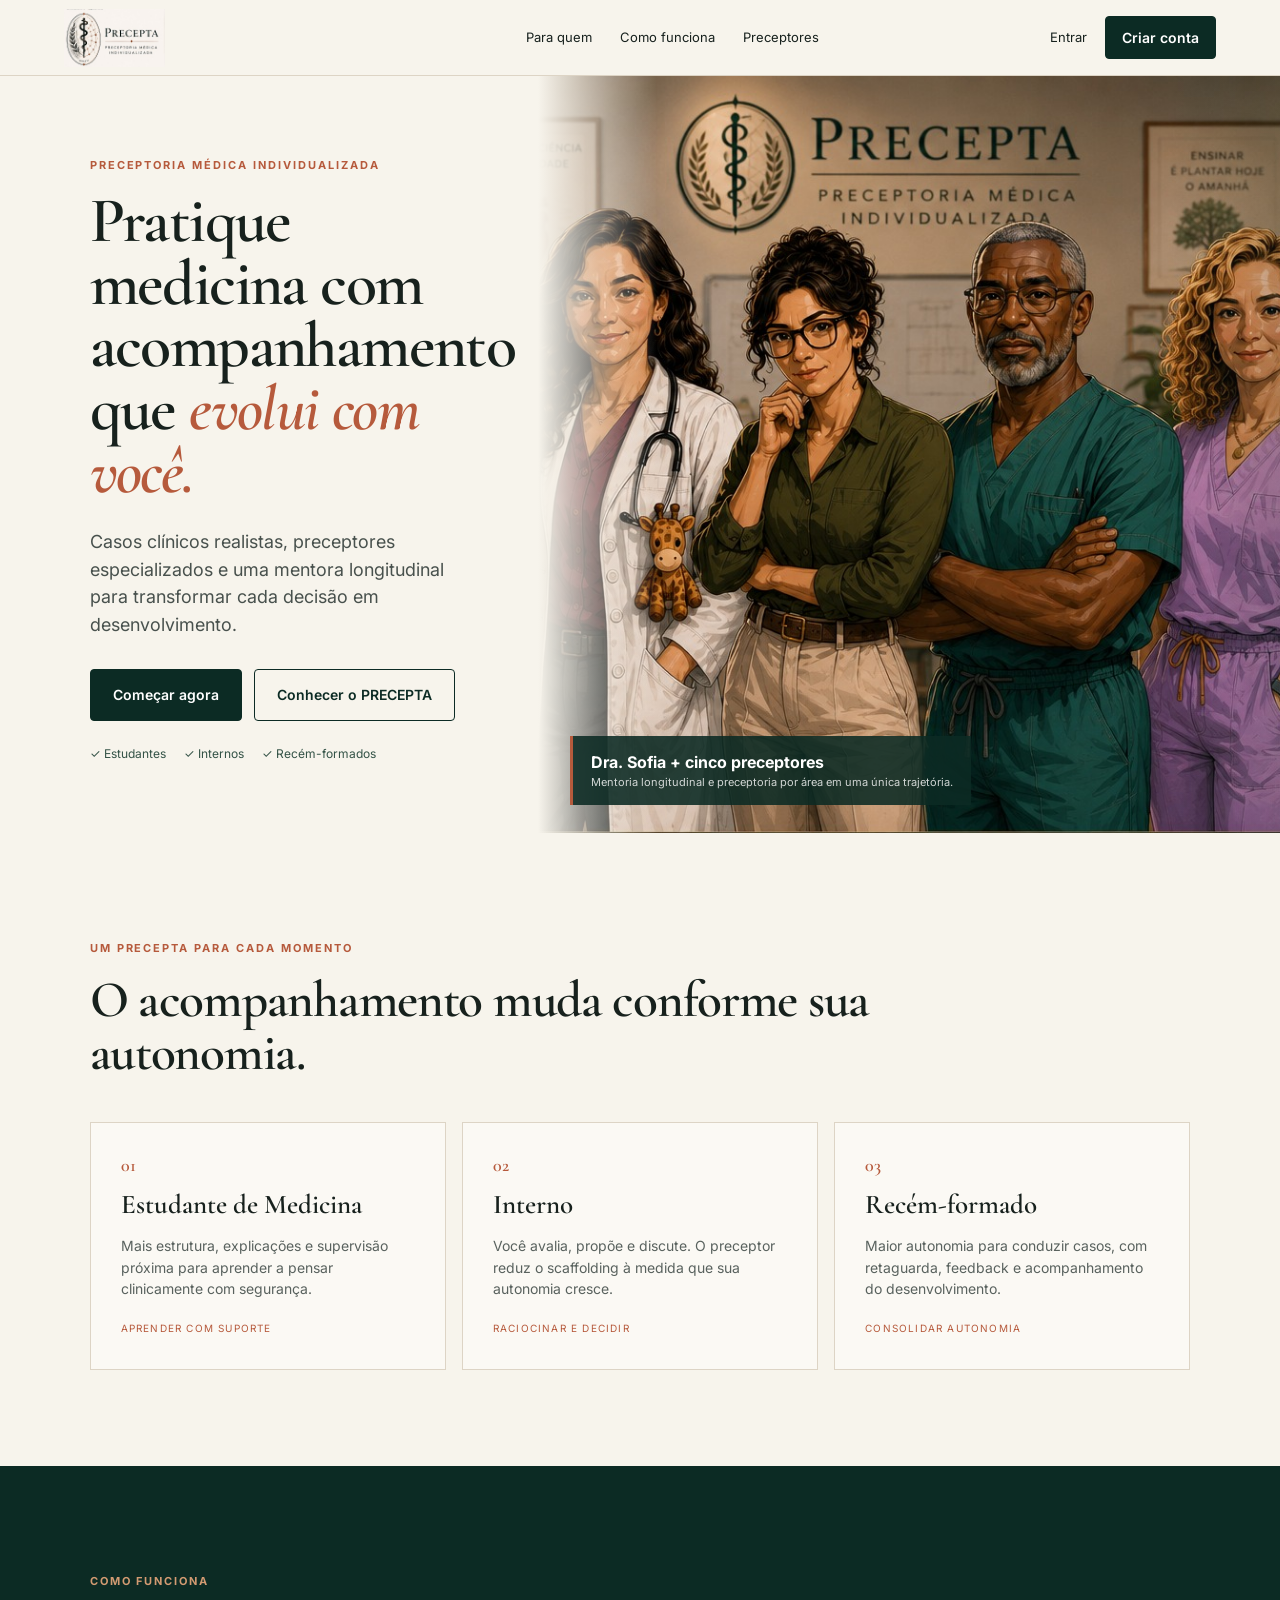
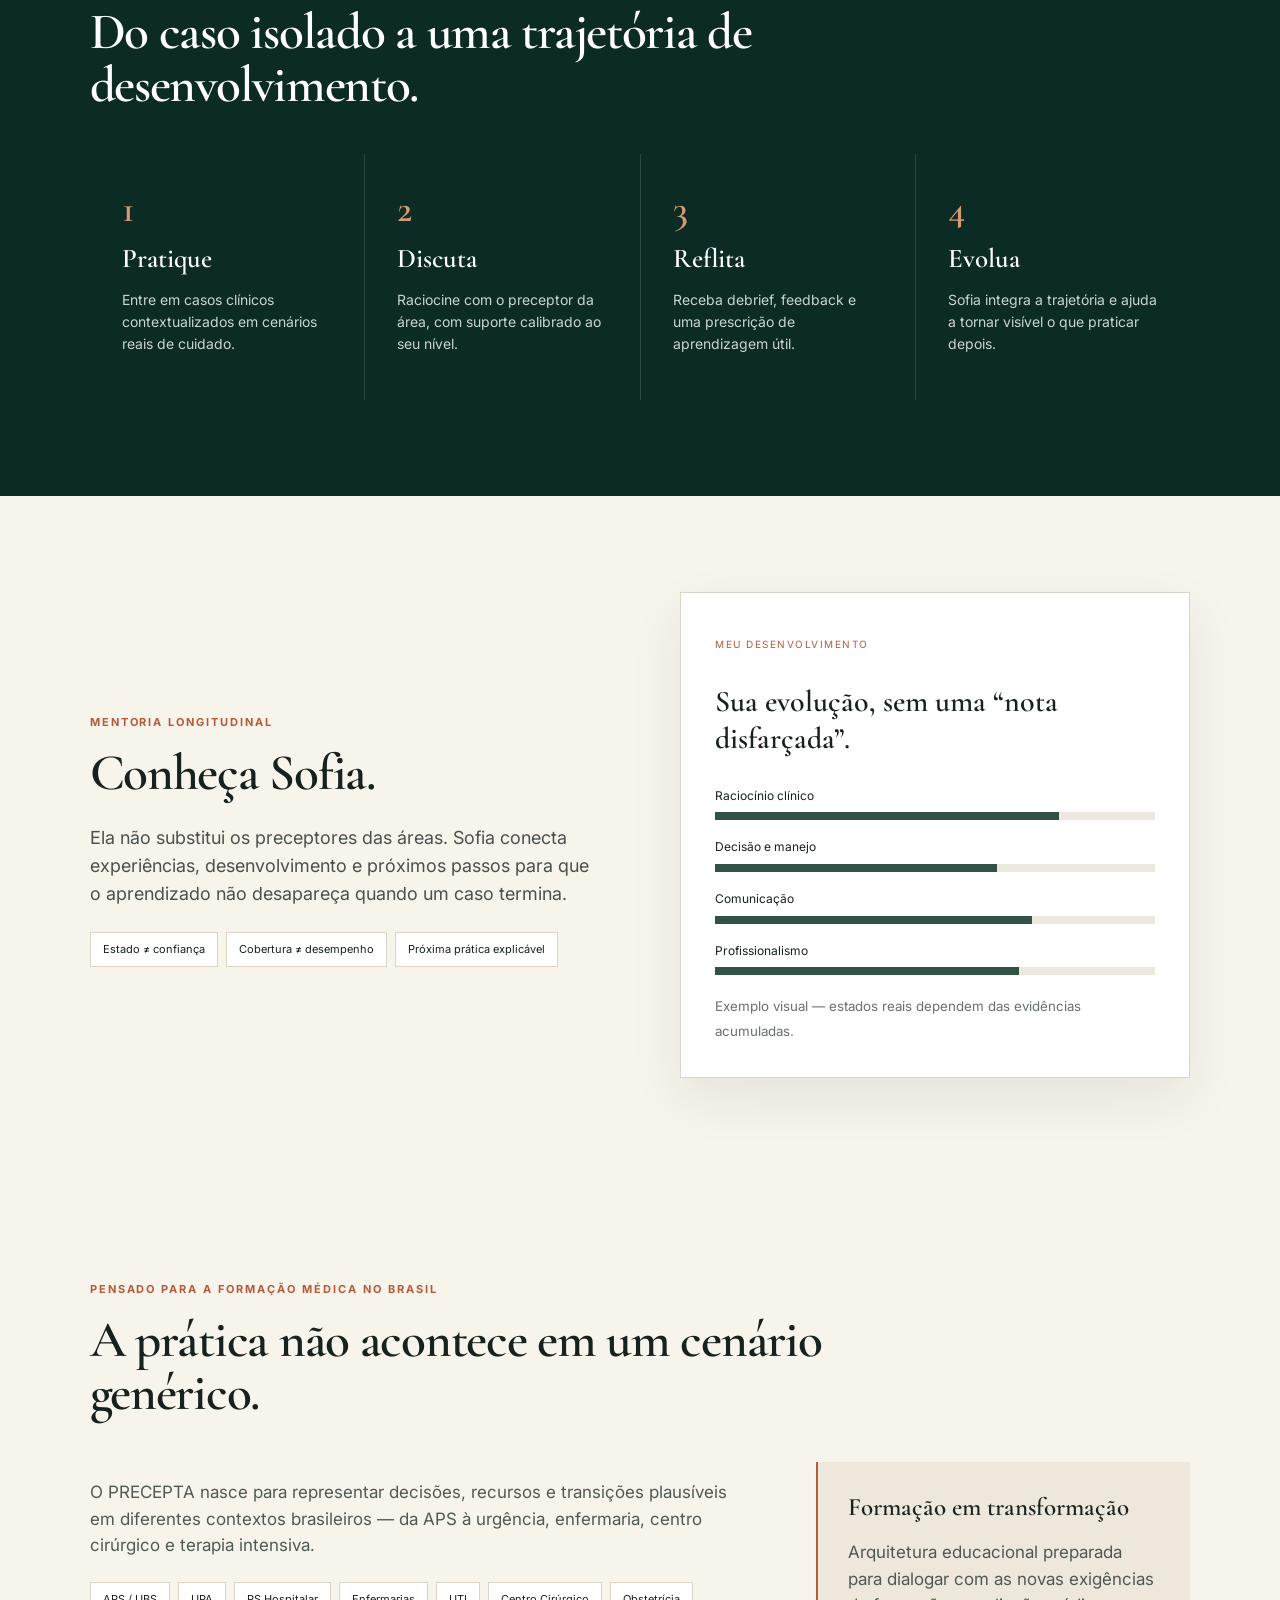
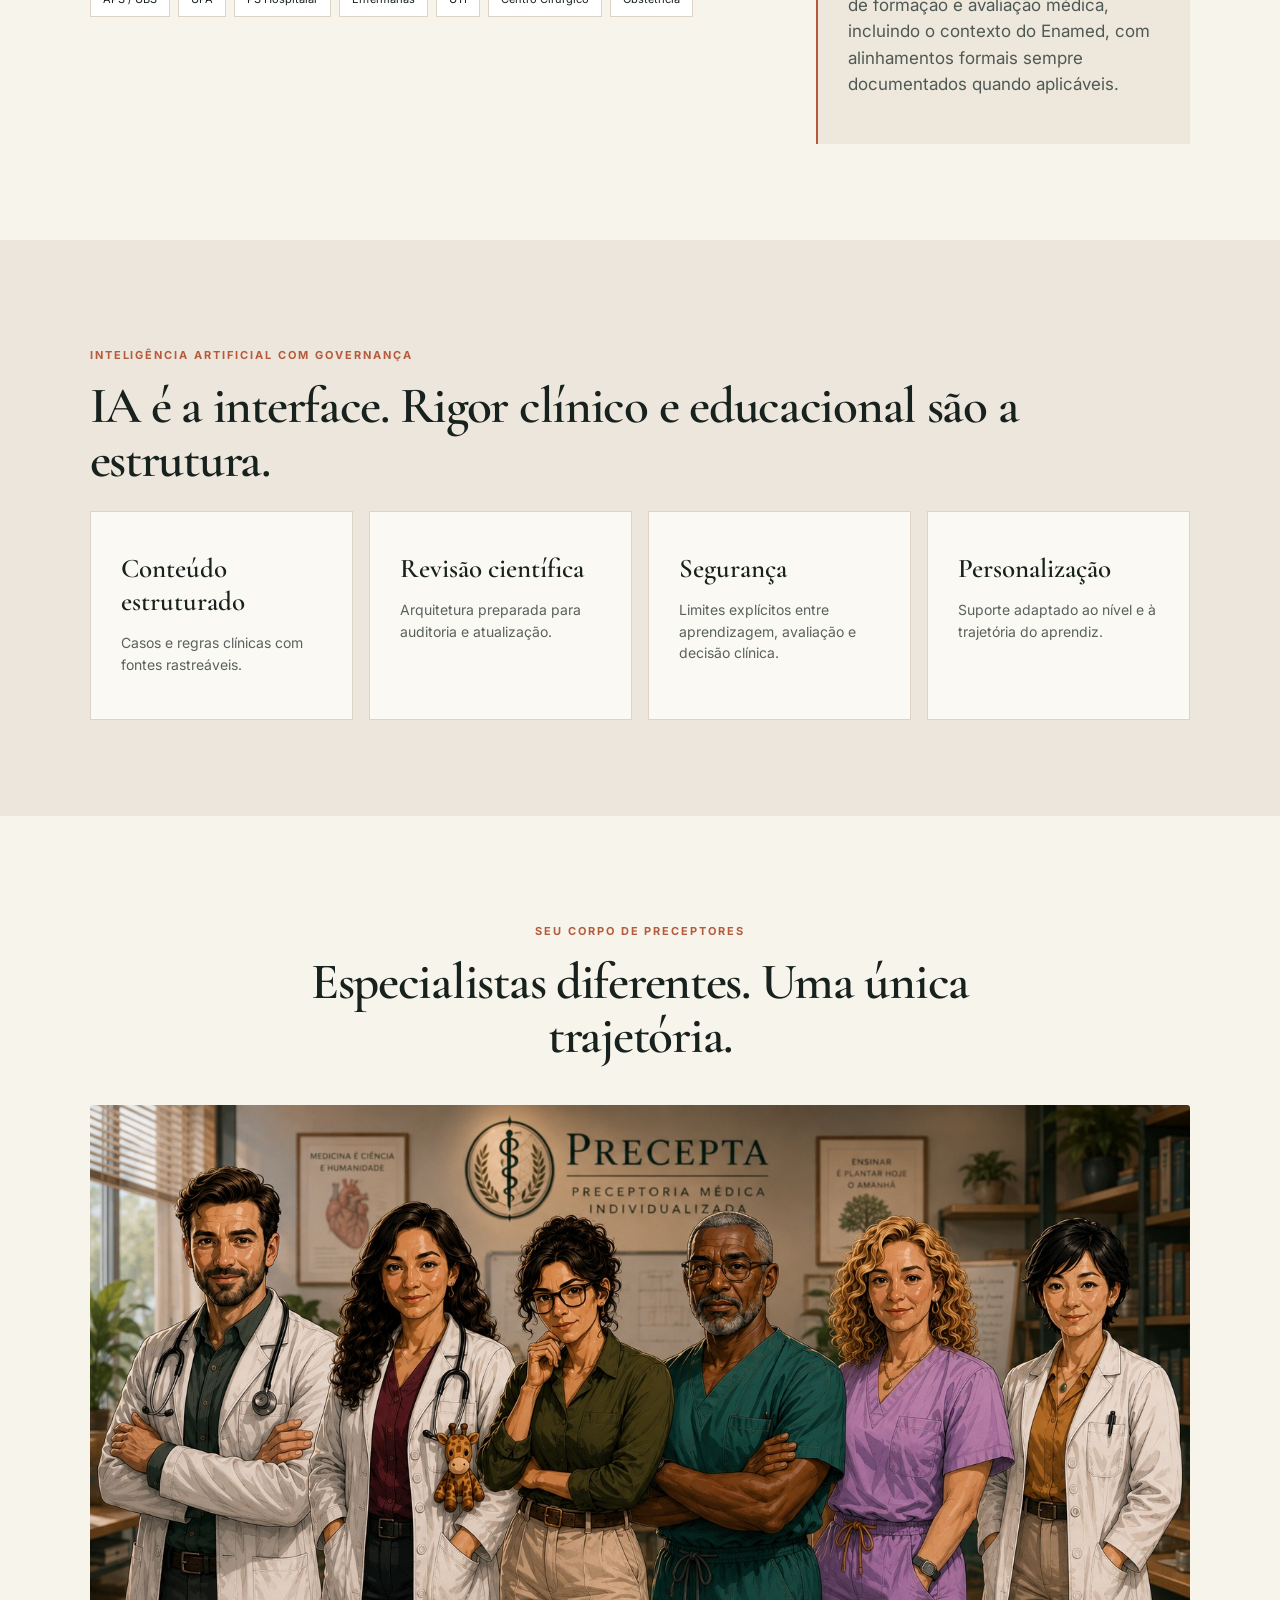
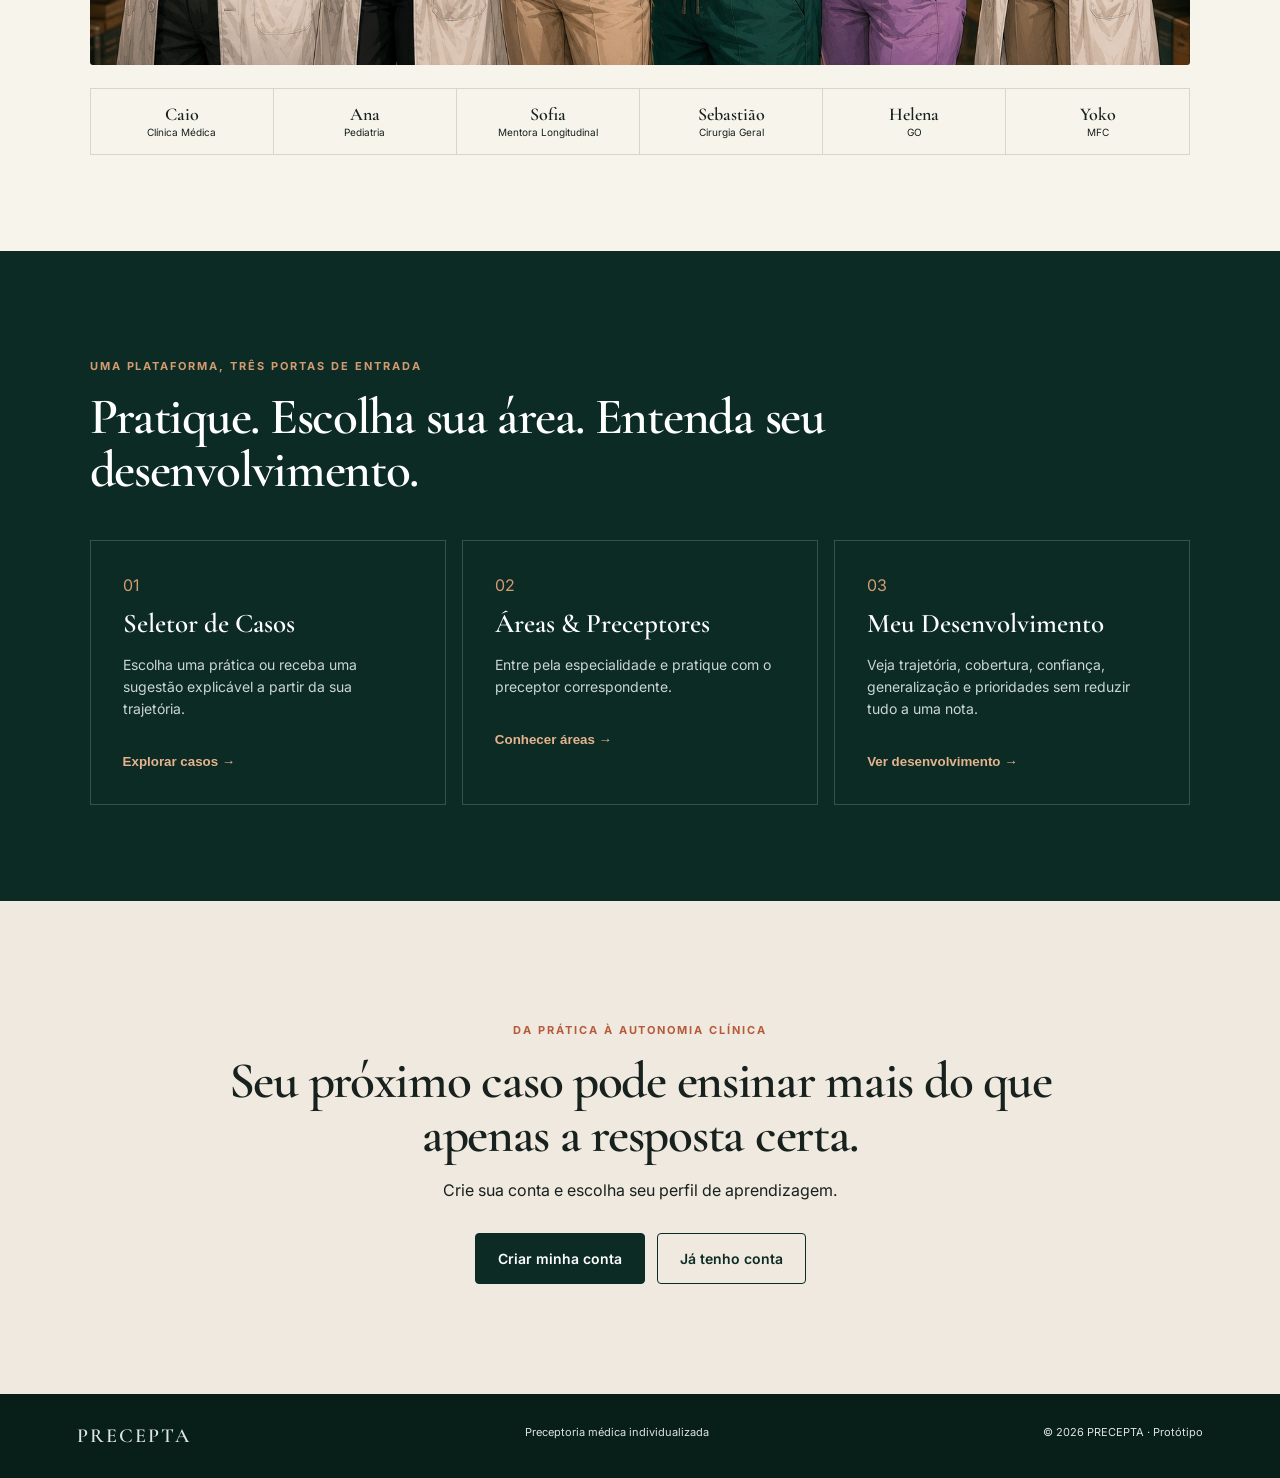
==== index.html @ 5922b3f0 "Add files via upload" ====
<!doctype html>
<html lang="pt-BR">
<head>
  <meta charset="utf-8" />
  <meta name="viewport" content="width=device-width,initial-scale=1" />
  <meta name="description" content="PRECEPTA — preceptoria médica individualizada para estudantes, internos e médicos recém-formados." />
  <title>PRECEPTA — Preceptoria médica individualizada</title>
  <link rel="preconnect" href="https://fonts.googleapis.com">
  <link rel="preconnect" href="https://fonts.gstatic.com" crossorigin>
  <link href="https://fonts.googleapis.com/css2?family=Cormorant+Garamond:wght@500;600;700&family=Inter:wght@400;500;600;700&display=swap" rel="stylesheet">
  <link rel="stylesheet" href="styles.css" />
</head>
<body>
<header class="nav">
  <a class="brand brand-image" href="#top" aria-label="PRECEPTA — Preceptoria médica individualizada">
    <img src="assets/precepta-logo-primary-canonical.png" alt="PRECEPTA — Preceptoria médica individualizada" />
  </a>
  <nav aria-label="Navegação principal">
    <a href="#para-quem">Para quem</a><a href="#como-funciona">Como funciona</a><a href="#preceptores">Preceptores</a>
  </nav>
  <div class="nav-actions"><a class="text-link" href="#login">Entrar</a><a class="btn small" href="#cadastro">Criar conta</a></div>
</header>

<main id="top">
<section class="hero">
  <div class="hero-copy">
    <p class="eyebrow">PRECEPTORIA MÉDICA INDIVIDUALIZADA</p>
    <h1>Pratique medicina com acompanhamento que <em>evolui com você.</em></h1>
    <p class="lead">Casos clínicos realistas, preceptores especializados e uma mentora longitudinal para transformar cada decisão em desenvolvimento.</p>
    <div class="cta-row"><a class="btn" href="#cadastro">Começar agora</a><a class="btn ghost" href="#produto">Conhecer o PRECEPTA</a></div>
    <div class="trust-row"><span>✓ Estudantes</span><span>✓ Internos</span><span>✓ Recém-formados</span></div>
  </div>
  <div class="hero-art">
    <img src="assets/precepta-team-canonical.jpg" alt="Dra. Sofia e os cinco preceptores do PRECEPTA" />
    <div class="hero-caption"><strong>Dra. Sofia + cinco preceptores</strong><span>Mentoria longitudinal e preceptoria por área em uma única trajetória.</span></div>
  </div>
</section>

<section class="audience section" id="para-quem">
  <div class="section-head"><p class="eyebrow">UM PRECEPTA PARA CADA MOMENTO</p><h2>O acompanhamento muda conforme sua autonomia.</h2></div>
  <div class="cards three">
    <article><span class="number">01</span><h3>Estudante de Medicina</h3><p>Mais estrutura, explicações e supervisão próxima para aprender a pensar clinicamente com segurança.</p><span class="tag">APRENDER COM SUPORTE</span></article>
    <article><span class="number">02</span><h3>Interno</h3><p>Você avalia, propõe e discute. O preceptor reduz o scaffolding à medida que sua autonomia cresce.</p><span class="tag">RACIOCINAR E DECIDIR</span></article>
    <article><span class="number">03</span><h3>Recém-formado</h3><p>Maior autonomia para conduzir casos, com retaguarda, feedback e acompanhamento do desenvolvimento.</p><span class="tag">CONSOLIDAR AUTONOMIA</span></article>
  </div>
</section>

<section class="how section dark" id="como-funciona">
  <div class="section-head light"><p class="eyebrow">COMO FUNCIONA</p><h2>Do caso isolado a uma trajetória de desenvolvimento.</h2></div>
  <div class="steps">
    <article><b>1</b><h3>Pratique</h3><p>Entre em casos clínicos contextualizados em cenários reais de cuidado.</p></article>
    <article><b>2</b><h3>Discuta</h3><p>Raciocine com o preceptor da área, com suporte calibrado ao seu nível.</p></article>
    <article><b>3</b><h3>Reflita</h3><p>Receba debrief, feedback e uma prescrição de aprendizagem útil.</p></article>
    <article><b>4</b><h3>Evolua</h3><p>Sofia integra a trajetória e ajuda a tornar visível o que praticar depois.</p></article>
  </div>
</section>

<section class="mentor section">
  <div class="mentor-copy"><p class="eyebrow">MENTORIA LONGITUDINAL</p><h2>Conheça Sofia.</h2><p class="lead">Ela não substitui os preceptores das áreas. Sofia conecta experiências, desenvolvimento e próximos passos para que o aprendizado não desapareça quando um caso termina.</p><div class="mini-points"><span>Estado ≠ confiança</span><span>Cobertura ≠ desempenho</span><span>Próxima prática explicável</span></div></div>
  <div class="development-card">
    <p class="card-label">MEU DESENVOLVIMENTO</p><h3>Sua evolução, sem uma “nota disfarçada”.</h3>
    <div class="domain"><span>Raciocínio clínico</span><i style="--w:78%"></i></div>
    <div class="domain"><span>Decisão e manejo</span><i style="--w:64%"></i></div>
    <div class="domain"><span>Comunicação</span><i style="--w:72%"></i></div>
    <div class="domain"><span>Profissionalismo</span><i style="--w:69%"></i></div>
    <small>Exemplo visual — estados reais dependem das evidências acumuladas.</small>
  </div>
</section>

<section class="brazil section">
  <div class="section-head"><p class="eyebrow">PENSADO PARA A FORMAÇÃO MÉDICA NO BRASIL</p><h2>A prática não acontece em um cenário genérico.</h2></div>
  <div class="split">
    <div><p>O PRECEPTA nasce para representar decisões, recursos e transições plausíveis em diferentes contextos brasileiros — da APS à urgência, enfermaria, centro cirúrgico e terapia intensiva.</p><div class="chips"><span>APS / UBS</span><span>UPA</span><span>PS Hospitalar</span><span>Enfermarias</span><span>UTI</span><span>Centro Cirúrgico</span><span>Obstetrícia</span></div></div>
    <aside><strong>Formação em transformação</strong><p>Arquitetura educacional preparada para dialogar com as novas exigências de formação e avaliação médica, incluindo o contexto do Enamed, com alinhamentos formais sempre documentados quando aplicáveis.</p></aside>
  </div>
</section>

<section class="evidence section">
  <div><p class="eyebrow">INTELIGÊNCIA ARTIFICIAL COM GOVERNANÇA</p><h2>IA é a interface. Rigor clínico e educacional são a estrutura.</h2></div>
  <div class="cards four">
    <article><h3>Conteúdo estruturado</h3><p>Casos e regras clínicas com fontes rastreáveis.</p></article>
    <article><h3>Revisão científica</h3><p>Arquitetura preparada para auditoria e atualização.</p></article>
    <article><h3>Segurança</h3><p>Limites explícitos entre aprendizagem, avaliação e decisão clínica.</p></article>
    <article><h3>Personalização</h3><p>Suporte adaptado ao nível e à trajetória do aprendiz.</p></article>
  </div>
</section>

<section class="faculty section" id="preceptores">
  <div class="section-head"><p class="eyebrow">SEU CORPO DE PRECEPTORES</p><h2>Especialistas diferentes. Uma única trajetória.</h2></div>
  <img src="assets/precepta-team-canonical.jpg" alt="Equipe de preceptores PRECEPTA" loading="lazy"/>
  <div class="faculty-names"><span><b>Caio</b>Clínica Médica</span><span><b>Ana</b>Pediatria</span><span><b>Sofia</b>Mentora Longitudinal</span><span><b>Sebastião</b>Cirurgia Geral</span><span><b>Helena</b>GO</span><span><b>Yoko</b>MFC</span></div>
</section>

<section class="product section dark" id="produto">
  <div class="section-head light"><p class="eyebrow">UMA PLATAFORMA, TRÊS PORTAS DE ENTRADA</p><h2>Pratique. Escolha sua área. Entenda seu desenvolvimento.</h2></div>
  <div class="product-grid">
    <article><span>01</span><h3>Seletor de Casos</h3><p>Escolha uma prática ou receba uma sugestão explicável a partir da sua trajetória.</p><button>Explorar casos →</button></article>
    <article><span>02</span><h3>Áreas & Preceptores</h3><p>Entre pela especialidade e pratique com o preceptor correspondente.</p><button>Conhecer áreas →</button></article>
    <article><span>03</span><h3>Meu Desenvolvimento</h3><p>Veja trajetória, cobertura, confiança, generalização e prioridades sem reduzir tudo a uma nota.</p><button>Ver desenvolvimento →</button></article>
  </div>
</section>

<section class="final-cta" id="cadastro">
  <p class="eyebrow">DA PRÁTICA À AUTONOMIA CLÍNICA</p><h2>Seu próximo caso pode ensinar mais do que apenas a resposta certa.</h2>
  <p>Crie sua conta e escolha seu perfil de aprendizagem.</p><div class="cta-row centered"><a class="btn" href="#">Criar minha conta</a><a class="btn ghost" id="login" href="#">Já tenho conta</a></div>
</section>
</main>

<footer><strong>PRECEPTA</strong><span>Preceptoria médica individualizada</span><span>© 2026 PRECEPTA · Protótipo</span></footer>
</body>
</html>
---- styles.css ----
:root{--green:#0C2B24;--sage:#335246;--terra:#B65A3C;--sand:#DCC9AE;--ivory:#F7F4EC;--ink:#17211d;--muted:#68716d;--line:#ddd4c5;--serif:"Cormorant Garamond",Georgia,serif;--sans:Inter,Arial,sans-serif}
*{box-sizing:border-box}html{scroll-behavior:smooth}body{margin:0;background:var(--ivory);color:var(--ink);font-family:var(--sans);line-height:1.55}a{text-decoration:none;color:inherit}.nav{height:76px;display:flex;align-items:center;justify-content:space-between;padding:0 clamp(20px,5vw,72px);border-bottom:1px solid var(--line);background:rgba(247,244,236,.95);position:sticky;top:0;z-index:10;backdrop-filter:blur(12px)}.brand{display:flex;gap:12px;align-items:center}.brand-mark{width:40px;height:48px;border:1px solid var(--terra);border-radius:50%;display:grid;place-items:center;font-size:27px;color:var(--green)}.brand strong{font:600 25px var(--serif);letter-spacing:.09em}.brand small{display:block;font-size:8px;letter-spacing:.18em;color:var(--terra)}nav{display:flex;gap:28px;font-size:13px}.nav-actions{display:flex;align-items:center;gap:18px}.text-link{font-size:13px}.btn{display:inline-flex;justify-content:center;align-items:center;padding:14px 22px;background:var(--green);color:white;border:1px solid var(--green);border-radius:4px;font-weight:600;font-size:14px}.btn.small{padding:10px 16px}.btn.ghost{background:transparent;color:var(--green)}.hero{min-height:680px;display:grid;grid-template-columns:42% 58%;align-items:center;overflow:hidden}.hero-copy{padding:70px 4vw 70px 7vw;position:relative;z-index:2}.eyebrow{font-size:11px;letter-spacing:.18em;color:var(--terra);font-weight:700}.hero h1,.section h2,.final-cta h2{font:600 clamp(42px,5vw,72px)/.98 var(--serif);margin:16px 0 24px;letter-spacing:-.025em}.hero h1 em{font-style:italic;color:var(--terra)}.lead{font-size:18px;color:#48514d;max-width:650px}.cta-row{display:flex;gap:12px;margin-top:30px}.trust-row{display:flex;gap:18px;margin-top:24px;font-size:12px;color:var(--sage)}.hero-art{height:100%;min-height:680px;position:relative;background:var(--green)}.hero-art img{width:100%;height:100%;object-fit:cover;object-position:center}.hero-art:after{content:"";position:absolute;inset:0;background:linear-gradient(90deg,var(--ivory) 0,transparent 16%,transparent 85%,rgba(12,43,36,.18))}.hero-caption{position:absolute;left:32px;bottom:28px;z-index:2;background:rgba(12,43,36,.88);color:white;padding:14px 18px;border-left:3px solid var(--terra)}.hero-caption span{display:block;font-size:11px;opacity:.8}.section{padding:96px clamp(20px,7vw,110px)}.section-head{max-width:780px;margin-bottom:42px}.section h2,.final-cta h2{font-size:clamp(36px,4vw,56px);line-height:1.04}.cards{display:grid;gap:16px}.cards.three{grid-template-columns:repeat(3,1fr)}.cards.four{grid-template-columns:repeat(4,1fr)}.cards article{padding:30px;border:1px solid var(--line);background:#fbf9f4}.cards h3,.steps h3,.product-grid h3{font:600 27px var(--serif);margin:10px 0}.cards p,.steps p,.product-grid p{font-size:14px;color:#59625e}.number{font:600 18px var(--serif);color:var(--terra)}.tag{font-size:10px;letter-spacing:.12em;color:var(--terra)}.dark{background:var(--green);color:white}.light h2{color:white}.dark .eyebrow{color:#d39b72}.steps{display:grid;grid-template-columns:repeat(4,1fr);gap:1px;background:rgba(255,255,255,.14)}.steps article{padding:32px;background:var(--green)}.steps b{font:600 38px var(--serif);color:#d39b72}.steps p{color:#cbd5d1}.mentor{display:grid;grid-template-columns:1fr 1fr;gap:80px;align-items:center}.mini-points{display:flex;flex-wrap:wrap;gap:8px;margin-top:24px}.mini-points span,.chips span{padding:8px 12px;border:1px solid var(--line);font-size:11px;background:#fff}.development-card{padding:34px;background:white;border:1px solid var(--line);box-shadow:0 20px 50px rgba(23,33,29,.08)}.card-label{font-size:10px;letter-spacing:.15em;color:var(--terra)}.development-card h3{font:600 30px var(--serif)}.domain{margin:18px 0}.domain span{display:block;font-size:12px;margin-bottom:7px}.domain i{display:block;width:100%;height:8px;background:#ece8df;position:relative}.domain i:after{content:"";display:block;width:var(--w);height:100%;background:var(--sage)}.development-card small{color:var(--muted)}.split{display:grid;grid-template-columns:1.4fr .8fr;gap:70px}.split p{font-size:17px;color:#4f5954}.chips{display:flex;flex-wrap:wrap;gap:8px;margin-top:24px}.split aside{padding:30px;border-left:2px solid var(--terra);background:#eee7dc}.split aside strong{font:600 25px var(--serif)}.evidence{background:#ece6dc}.faculty{text-align:center}.faculty .section-head{margin-left:auto;margin-right:auto}.faculty>img{width:100%;max-height:560px;object-fit:cover;object-position:center;border-radius:3px}.faculty-names{display:grid;grid-template-columns:repeat(6,1fr);margin-top:16px;border:1px solid var(--line)}.faculty-names span{padding:14px 8px;font-size:10px;border-right:1px solid var(--line)}.faculty-names span:last-child{border-right:0}.faculty-names b{display:block;font:600 18px var(--serif)}.product-grid{display:grid;grid-template-columns:repeat(3,1fr);gap:16px}.product-grid article{border:1px solid rgba(255,255,255,.18);padding:32px;min-height:260px}.product-grid span{color:#d39b72}.product-grid p{color:#cbd5d1}.product-grid button{margin-top:20px;background:none;border:0;color:#e5b38e;padding:0;font-weight:600}.final-cta{text-align:center;padding:110px 20px;background:#f0e9df}.final-cta h2{max-width:850px;margin:16px auto}.centered{justify-content:center}footer{padding:30px 6vw;background:#071e19;color:#dce4e0;display:flex;gap:30px;justify-content:space-between;font-size:11px}footer strong{font:600 20px var(--serif);letter-spacing:.1em}
@media(max-width:900px){.nav nav{display:none}.hero{grid-template-columns:1fr}.hero-copy{padding:54px 24px 36px}.hero-art{min-height:480px;height:480px}.hero-art:after{background:linear-gradient(180deg,var(--ivory) 0,transparent 16%)}.cards.three,.cards.four,.steps,.product-grid{grid-template-columns:1fr 1fr}.mentor,.split{grid-template-columns:1fr;gap:34px}.faculty-names{grid-template-columns:repeat(3,1fr)}}
@media(max-width:600px){.nav{height:64px;padding:0 14px}.brand strong{font-size:20px}.brand small{display:none}.brand-mark{width:32px;height:38px;font-size:21px}.nav-actions .text-link{display:none}.btn.small{padding:9px 12px}.hero{min-height:auto}.hero-copy{padding:46px 20px 30px}.hero h1{font-size:47px}.lead{font-size:16px}.cta-row{flex-direction:column}.trust-row{gap:9px;flex-wrap:wrap}.hero-art{min-height:370px;height:370px}.hero-art img{object-position:52% center}.hero-caption{left:16px;bottom:16px}.section{padding:70px 20px}.cards.three,.cards.four,.steps,.product-grid{grid-template-columns:1fr}.section h2,.final-cta h2{font-size:39px}.mentor{padding-top:70px}.split{gap:24px}.faculty{padding-left:0;padding-right:0}.faculty .section-head{padding:0 20px}.faculty>img{height:390px;object-position:52% center;border-radius:0}.faculty-names{margin:0 14px;grid-template-columns:repeat(2,1fr)}footer{flex-direction:column;gap:8px}.product-grid article{min-height:0}}


/* === PRECEPTA canonical visual assets v2 === */
.brand-image{display:flex;align-items:center;min-width:0}
.brand-image img{
  display:block;
  width:230px;
  max-width:32vw;
  height:58px;
  object-fit:contain;
  object-position:left center;
}
.hero-art img,
.faculty>img{
  object-position:center 34%;
}
@media(max-width:900px){
  .brand-image img{width:205px;max-width:42vw;height:50px}
  .hero-art img{object-position:center 30%}
}
@media(max-width:600px){
  .brand-image img{width:154px;max-width:52vw;height:43px}
  .hero-art{min-height:410px;height:410px}
  .hero-art img{
    object-fit:cover;
    object-position:50% 28%;
  }
  .faculty>img{
    height:410px;
    object-fit:cover;
    object-position:50% 30%;
  }
}
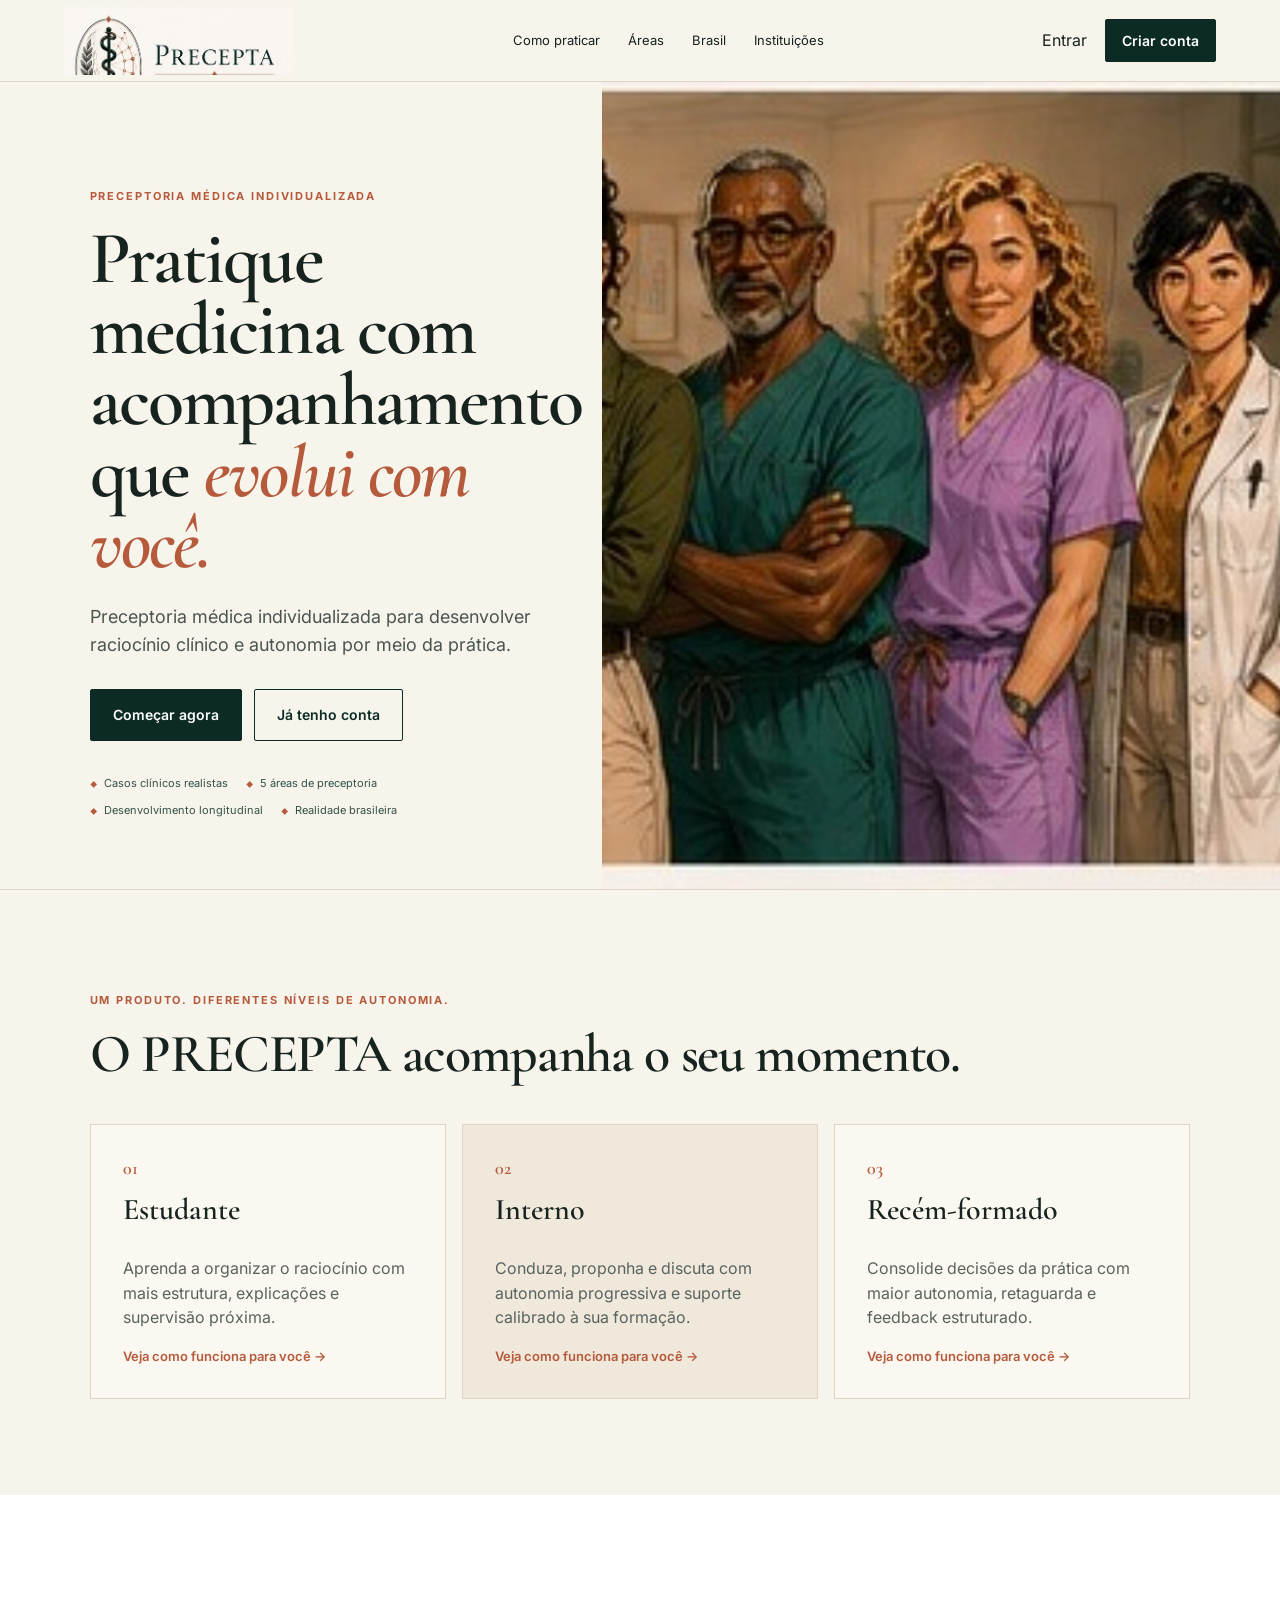
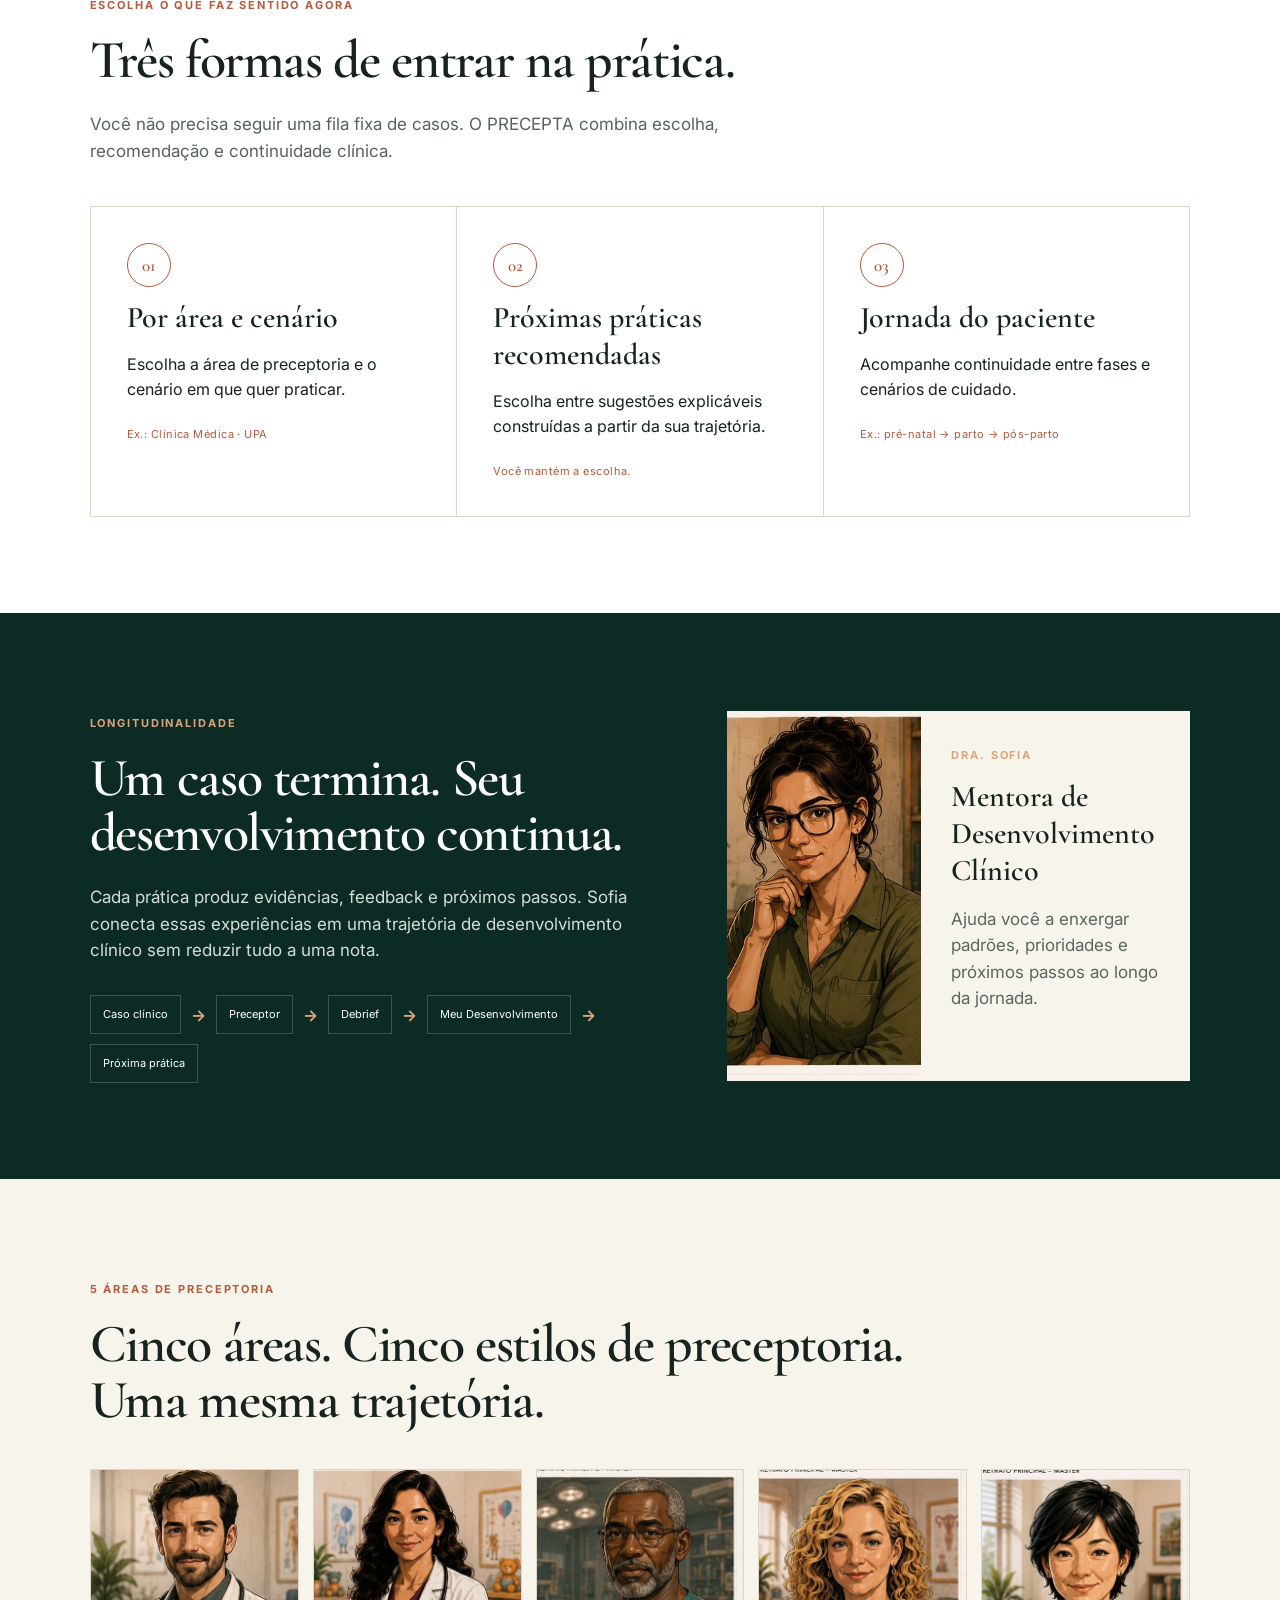
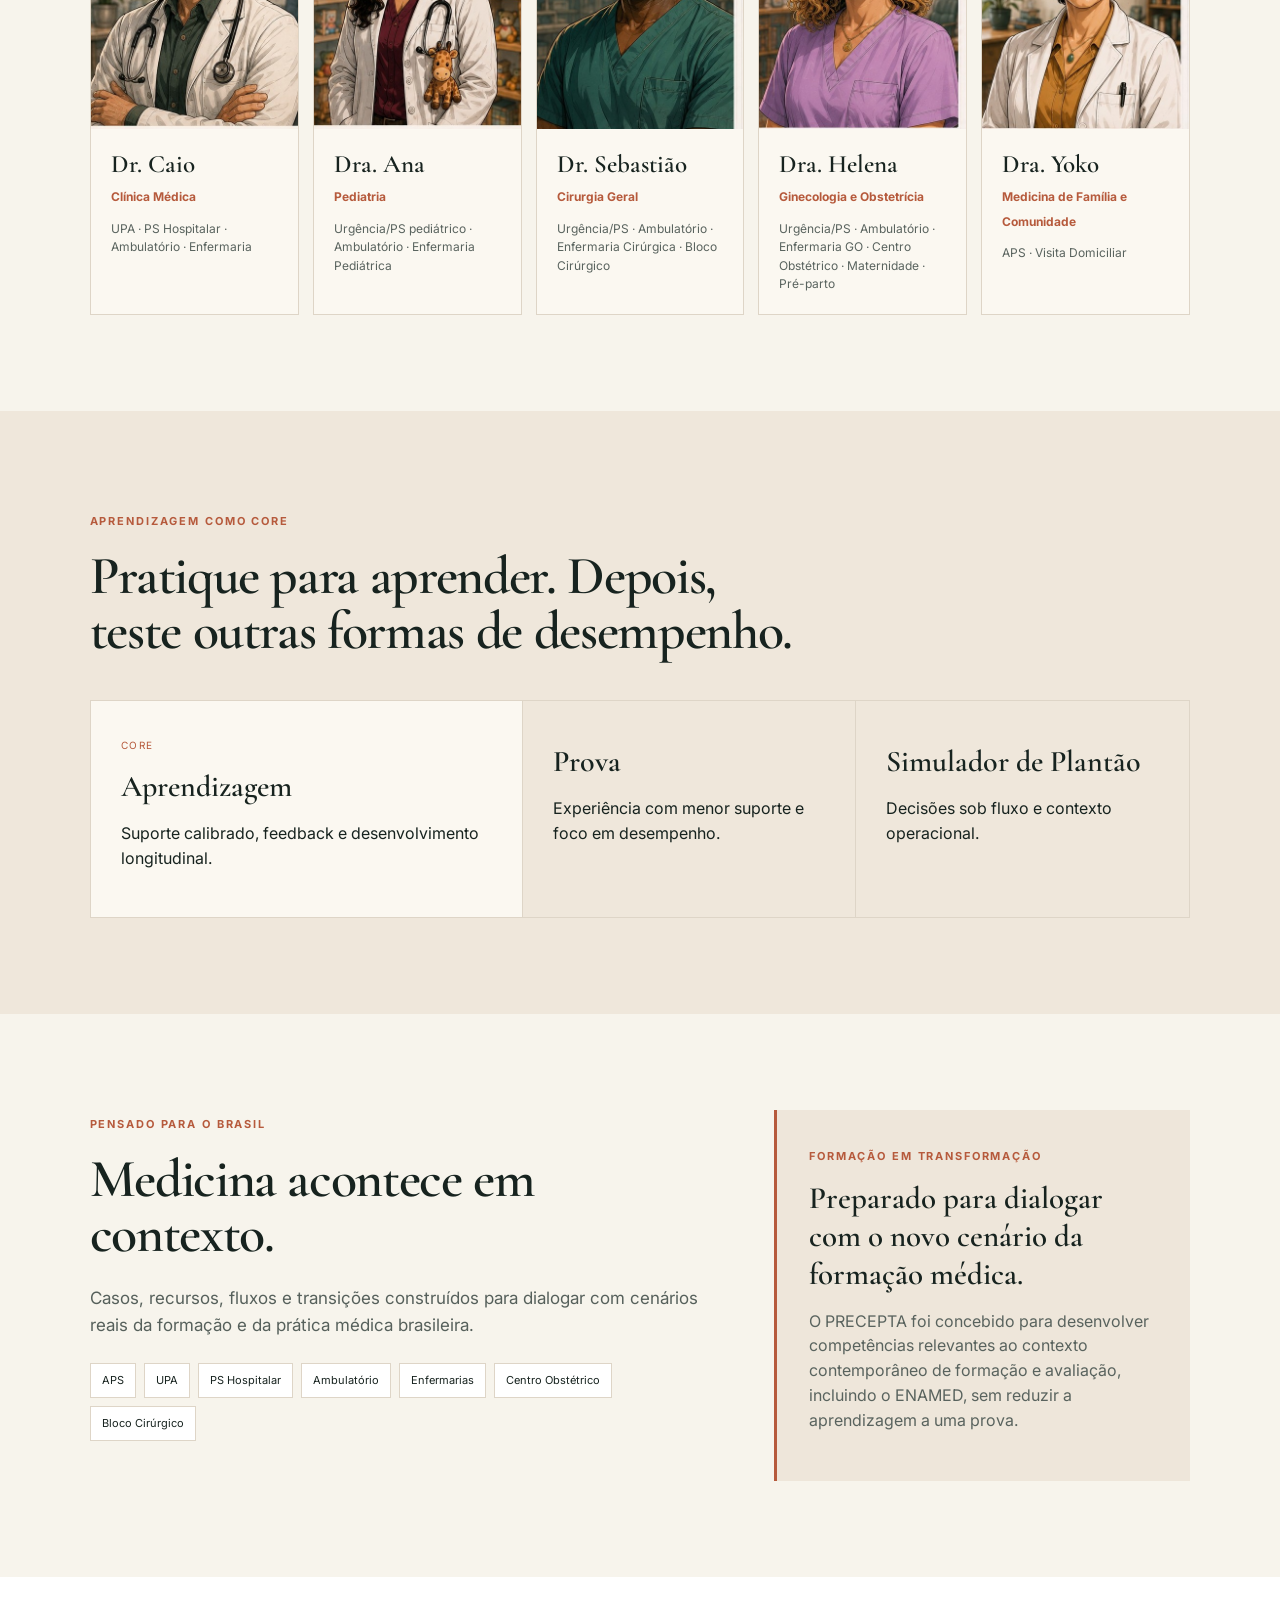
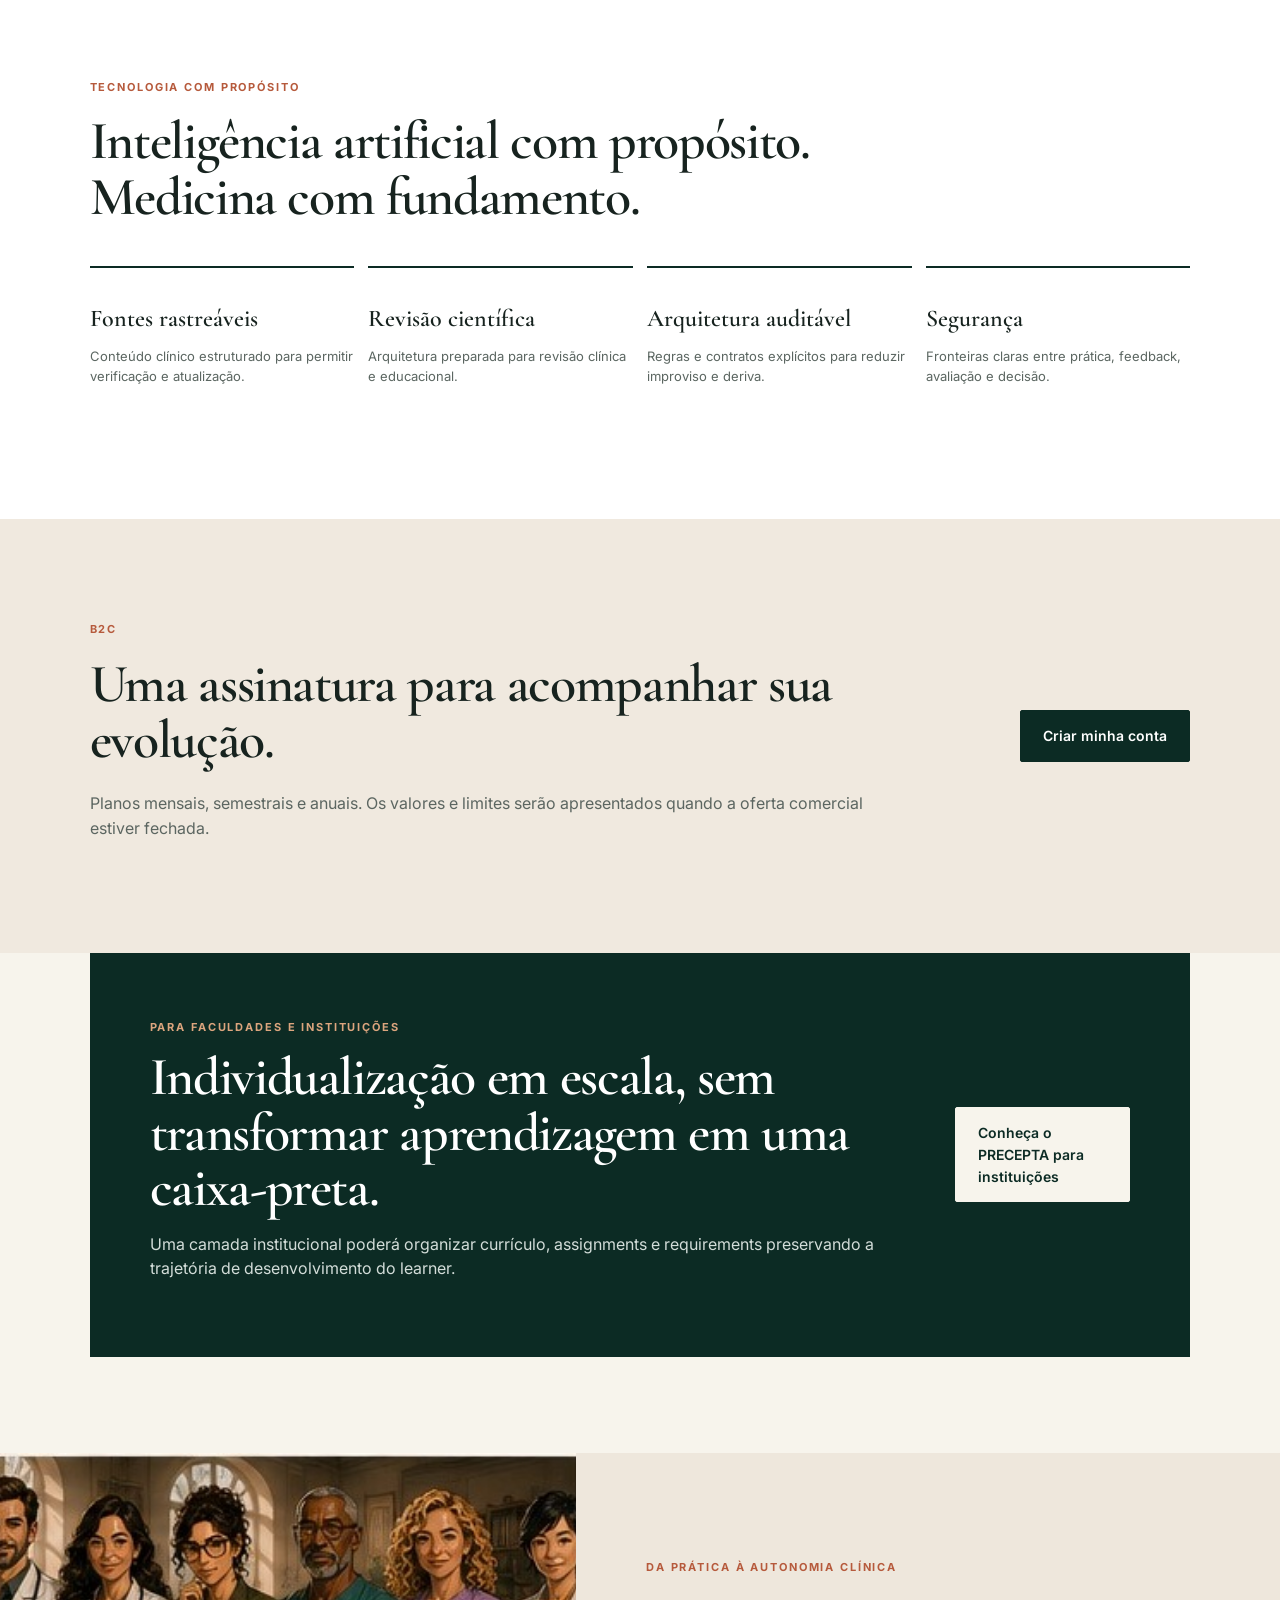
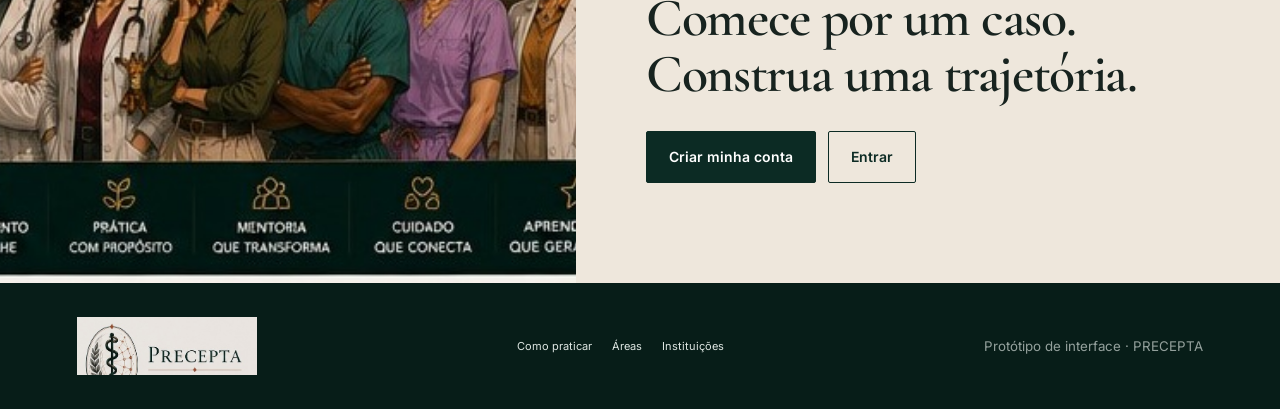
==== commit 25f1f8db: "Add files via upload" ====
--- a/index.html
+++ b/index.html
@@ -1,111 +1,209 @@
 <!doctype html>
 <html lang="pt-BR">
 <head>
-  <meta charset="utf-8" />
-  <meta name="viewport" content="width=device-width,initial-scale=1" />
-  <meta name="description" content="PRECEPTA — preceptoria médica individualizada para estudantes, internos e médicos recém-formados." />
-  <title>PRECEPTA — Preceptoria médica individualizada</title>
-  <link rel="preconnect" href="https://fonts.googleapis.com">
-  <link rel="preconnect" href="https://fonts.gstatic.com" crossorigin>
-  <link href="https://fonts.googleapis.com/css2?family=Cormorant+Garamond:wght@500;600;700&family=Inter:wght@400;500;600;700&display=swap" rel="stylesheet">
-  <link rel="stylesheet" href="styles.css" />
+
+<meta charset="utf-8">
+<meta name="viewport" content="width=device-width,initial-scale=1">
+<meta name="theme-color" content="#0C2B24">
+<link rel="preconnect" href="https://fonts.googleapis.com">
+<link rel="preconnect" href="https://fonts.gstatic.com" crossorigin>
+<link href="https://fonts.googleapis.com/css2?family=Cormorant+Garamond:wght@500;600;700&family=Inter:wght@400;500;600;700&display=swap" rel="stylesheet">
+<link rel="stylesheet" href="styles.css">
+
+<title>PRECEPTA — Preceptoria médica individualizada</title>
+<meta name="description" content="Preceptoria médica individualizada para desenvolver raciocínio clínico e autonomia por meio da prática.">
 </head>
 <body>
-<header class="nav">
-  <a class="brand brand-image" href="#top" aria-label="PRECEPTA — Preceptoria médica individualizada">
-    <img src="assets/precepta-logo-primary-canonical.png" alt="PRECEPTA — Preceptoria médica individualizada" />
+<header class="site-header">
+  <a href="index.html" class="brand" aria-label="PRECEPTA">
+    <img src="assets/precepta-logo-canonical.jpg" alt="PRECEPTA — Preceptoria Médica Individualizada">
   </a>
-  <nav aria-label="Navegação principal">
-    <a href="#para-quem">Para quem</a><a href="#como-funciona">Como funciona</a><a href="#preceptores">Preceptores</a>
+  <nav class="desktop-nav">
+    <a href="#como-praticar">Como praticar</a>
+    <a href="#areas">Áreas</a>
+    <a href="#brasil">Brasil</a>
+    <a href="#instituicoes">Instituições</a>
   </nav>
-  <div class="nav-actions"><a class="text-link" href="#login">Entrar</a><a class="btn small" href="#cadastro">Criar conta</a></div>
+  <div class="header-actions">
+    <a class="link-button" href="login.html">Entrar</a>
+    <a class="button button-small" href="cadastro.html">Criar conta</a>
+  </div>
 </header>
 
-<main id="top">
+<main>
 <section class="hero">
   <div class="hero-copy">
-    <p class="eyebrow">PRECEPTORIA MÉDICA INDIVIDUALIZADA</p>
+    <span class="kicker">PRECEPTORIA MÉDICA INDIVIDUALIZADA</span>
     <h1>Pratique medicina com acompanhamento que <em>evolui com você.</em></h1>
-    <p class="lead">Casos clínicos realistas, preceptores especializados e uma mentora longitudinal para transformar cada decisão em desenvolvimento.</p>
-    <div class="cta-row"><a class="btn" href="#cadastro">Começar agora</a><a class="btn ghost" href="#produto">Conhecer o PRECEPTA</a></div>
-    <div class="trust-row"><span>✓ Estudantes</span><span>✓ Internos</span><span>✓ Recém-formados</span></div>
-  </div>
-  <div class="hero-art">
-    <img src="assets/precepta-team-canonical.jpg" alt="Dra. Sofia e os cinco preceptores do PRECEPTA" />
-    <div class="hero-caption"><strong>Dra. Sofia + cinco preceptores</strong><span>Mentoria longitudinal e preceptoria por área em uma única trajetória.</span></div>
-  </div>
-</section>
-
-<section class="audience section" id="para-quem">
-  <div class="section-head"><p class="eyebrow">UM PRECEPTA PARA CADA MOMENTO</p><h2>O acompanhamento muda conforme sua autonomia.</h2></div>
-  <div class="cards three">
-    <article><span class="number">01</span><h3>Estudante de Medicina</h3><p>Mais estrutura, explicações e supervisão próxima para aprender a pensar clinicamente com segurança.</p><span class="tag">APRENDER COM SUPORTE</span></article>
-    <article><span class="number">02</span><h3>Interno</h3><p>Você avalia, propõe e discute. O preceptor reduz o scaffolding à medida que sua autonomia cresce.</p><span class="tag">RACIOCINAR E DECIDIR</span></article>
-    <article><span class="number">03</span><h3>Recém-formado</h3><p>Maior autonomia para conduzir casos, com retaguarda, feedback e acompanhamento do desenvolvimento.</p><span class="tag">CONSOLIDAR AUTONOMIA</span></article>
-  </div>
-</section>
-
-<section class="how section dark" id="como-funciona">
-  <div class="section-head light"><p class="eyebrow">COMO FUNCIONA</p><h2>Do caso isolado a uma trajetória de desenvolvimento.</h2></div>
-  <div class="steps">
-    <article><b>1</b><h3>Pratique</h3><p>Entre em casos clínicos contextualizados em cenários reais de cuidado.</p></article>
-    <article><b>2</b><h3>Discuta</h3><p>Raciocine com o preceptor da área, com suporte calibrado ao seu nível.</p></article>
-    <article><b>3</b><h3>Reflita</h3><p>Receba debrief, feedback e uma prescrição de aprendizagem útil.</p></article>
-    <article><b>4</b><h3>Evolua</h3><p>Sofia integra a trajetória e ajuda a tornar visível o que praticar depois.</p></article>
-  </div>
-</section>
-
-<section class="mentor section">
-  <div class="mentor-copy"><p class="eyebrow">MENTORIA LONGITUDINAL</p><h2>Conheça Sofia.</h2><p class="lead">Ela não substitui os preceptores das áreas. Sofia conecta experiências, desenvolvimento e próximos passos para que o aprendizado não desapareça quando um caso termina.</p><div class="mini-points"><span>Estado ≠ confiança</span><span>Cobertura ≠ desempenho</span><span>Próxima prática explicável</span></div></div>
-  <div class="development-card">
-    <p class="card-label">MEU DESENVOLVIMENTO</p><h3>Sua evolução, sem uma “nota disfarçada”.</h3>
-    <div class="domain"><span>Raciocínio clínico</span><i style="--w:78%"></i></div>
-    <div class="domain"><span>Decisão e manejo</span><i style="--w:64%"></i></div>
-    <div class="domain"><span>Comunicação</span><i style="--w:72%"></i></div>
-    <div class="domain"><span>Profissionalismo</span><i style="--w:69%"></i></div>
-    <small>Exemplo visual — estados reais dependem das evidências acumuladas.</small>
-  </div>
-</section>
-
-<section class="brazil section">
-  <div class="section-head"><p class="eyebrow">PENSADO PARA A FORMAÇÃO MÉDICA NO BRASIL</p><h2>A prática não acontece em um cenário genérico.</h2></div>
-  <div class="split">
-    <div><p>O PRECEPTA nasce para representar decisões, recursos e transições plausíveis em diferentes contextos brasileiros — da APS à urgência, enfermaria, centro cirúrgico e terapia intensiva.</p><div class="chips"><span>APS / UBS</span><span>UPA</span><span>PS Hospitalar</span><span>Enfermarias</span><span>UTI</span><span>Centro Cirúrgico</span><span>Obstetrícia</span></div></div>
-    <aside><strong>Formação em transformação</strong><p>Arquitetura educacional preparada para dialogar com as novas exigências de formação e avaliação médica, incluindo o contexto do Enamed, com alinhamentos formais sempre documentados quando aplicáveis.</p></aside>
-  </div>
-</section>
-
-<section class="evidence section">
-  <div><p class="eyebrow">INTELIGÊNCIA ARTIFICIAL COM GOVERNANÇA</p><h2>IA é a interface. Rigor clínico e educacional são a estrutura.</h2></div>
-  <div class="cards four">
-    <article><h3>Conteúdo estruturado</h3><p>Casos e regras clínicas com fontes rastreáveis.</p></article>
-    <article><h3>Revisão científica</h3><p>Arquitetura preparada para auditoria e atualização.</p></article>
-    <article><h3>Segurança</h3><p>Limites explícitos entre aprendizagem, avaliação e decisão clínica.</p></article>
-    <article><h3>Personalização</h3><p>Suporte adaptado ao nível e à trajetória do aprendiz.</p></article>
-  </div>
-</section>
-
-<section class="faculty section" id="preceptores">
-  <div class="section-head"><p class="eyebrow">SEU CORPO DE PRECEPTORES</p><h2>Especialistas diferentes. Uma única trajetória.</h2></div>
-  <img src="assets/precepta-team-canonical.jpg" alt="Equipe de preceptores PRECEPTA" loading="lazy"/>
-  <div class="faculty-names"><span><b>Caio</b>Clínica Médica</span><span><b>Ana</b>Pediatria</span><span><b>Sofia</b>Mentora Longitudinal</span><span><b>Sebastião</b>Cirurgia Geral</span><span><b>Helena</b>GO</span><span><b>Yoko</b>MFC</span></div>
-</section>
-
-<section class="product section dark" id="produto">
-  <div class="section-head light"><p class="eyebrow">UMA PLATAFORMA, TRÊS PORTAS DE ENTRADA</p><h2>Pratique. Escolha sua área. Entenda seu desenvolvimento.</h2></div>
-  <div class="product-grid">
-    <article><span>01</span><h3>Seletor de Casos</h3><p>Escolha uma prática ou receba uma sugestão explicável a partir da sua trajetória.</p><button>Explorar casos →</button></article>
-    <article><span>02</span><h3>Áreas & Preceptores</h3><p>Entre pela especialidade e pratique com o preceptor correspondente.</p><button>Conhecer áreas →</button></article>
-    <article><span>03</span><h3>Meu Desenvolvimento</h3><p>Veja trajetória, cobertura, confiança, generalização e prioridades sem reduzir tudo a uma nota.</p><button>Ver desenvolvimento →</button></article>
-  </div>
-</section>
-
-<section class="final-cta" id="cadastro">
-  <p class="eyebrow">DA PRÁTICA À AUTONOMIA CLÍNICA</p><h2>Seu próximo caso pode ensinar mais do que apenas a resposta certa.</h2>
-  <p>Crie sua conta e escolha seu perfil de aprendizagem.</p><div class="cta-row centered"><a class="btn" href="#">Criar minha conta</a><a class="btn ghost" id="login" href="#">Já tenho conta</a></div>
+    <p class="hero-sub">Preceptoria médica individualizada para desenvolver raciocínio clínico e autonomia por meio da prática.</p>
+    <div class="hero-actions">
+      <a class="button" href="cadastro.html">Começar agora</a>
+      <a class="button button-outline" href="login.html">Já tenho conta</a>
+    </div>
+    <div class="hero-proof">
+      <span>Casos clínicos realistas</span>
+      <span>5 áreas de preceptoria</span>
+      <span>Desenvolvimento longitudinal</span>
+      <span>Realidade brasileira</span>
+    </div>
+  </div>
+  <div class="hero-visual">
+    <picture>
+      <source media="(max-width: 700px)" srcset="assets/group-mobile.jpg">
+      <img src="assets/group-landing-wide.jpg" alt="Dra. Sofia e os cinco preceptores do PRECEPTA">
+    </picture>
+  </div>
+</section>
+
+<section class="section audience" id="publicos">
+  <div class="section-intro">
+    <span class="kicker">UM PRODUTO. DIFERENTES NÍVEIS DE AUTONOMIA.</span>
+    <h2>O PRECEPTA acompanha o seu momento.</h2>
+  </div>
+  <div class="audience-grid">
+    <article class="audience-card">
+      <span class="card-index">01</span><h3>Estudante</h3>
+      <p>Aprenda a organizar o raciocínio com mais estrutura, explicações e supervisão próxima.</p>
+      <a href="cadastro.html?perfil=estudante">Veja como funciona para você →</a>
+    </article>
+    <article class="audience-card feature">
+      <span class="card-index">02</span><h3>Interno</h3>
+      <p>Conduza, proponha e discuta com autonomia progressiva e suporte calibrado à sua formação.</p>
+      <a href="cadastro.html?perfil=interno">Veja como funciona para você →</a>
+    </article>
+    <article class="audience-card">
+      <span class="card-index">03</span><h3>Recém-formado</h3>
+      <p>Consolide decisões da prática com maior autonomia, retaguarda e feedback estruturado.</p>
+      <a href="cadastro.html?perfil=recem-formado">Veja como funciona para você →</a>
+    </article>
+  </div>
+</section>
+
+<section class="section practice-section" id="como-praticar">
+  <div class="section-intro narrow">
+    <span class="kicker">ESCOLHA O QUE FAZ SENTIDO AGORA</span>
+    <h2>Três formas de entrar na prática.</h2>
+    <p>Você não precisa seguir uma fila fixa de casos. O PRECEPTA combina escolha, recomendação e continuidade clínica.</p>
+  </div>
+  <div class="practice-grid">
+    <article>
+      <div class="practice-number">01</div>
+      <h3>Por área e cenário</h3>
+      <p>Escolha a área de preceptoria e o cenário em que quer praticar.</p>
+      <span class="micro">Ex.: Clínica Médica · UPA</span>
+    </article>
+    <article>
+      <div class="practice-number">02</div>
+      <h3>Próximas práticas recomendadas</h3>
+      <p>Escolha entre sugestões explicáveis construídas a partir da sua trajetória.</p>
+      <span class="micro">Você mantém a escolha.</span>
+    </article>
+    <article>
+      <div class="practice-number">03</div>
+      <h3>Jornada do paciente</h3>
+      <p>Acompanhe continuidade entre fases e cenários de cuidado.</p>
+      <span class="micro">Ex.: pré-natal → parto → pós-parto</span>
+    </article>
+  </div>
+</section>
+
+<section class="section continuum">
+  <div class="continuum-copy">
+    <span class="kicker">LONGITUDINALIDADE</span>
+    <h2>Um caso termina. Seu desenvolvimento continua.</h2>
+    <p>Cada prática produz evidências, feedback e próximos passos. Sofia conecta essas experiências em uma trajetória de desenvolvimento clínico sem reduzir tudo a uma nota.</p>
+    <div class="flow">
+      <span>Caso clínico</span><b>→</b><span>Preceptor</span><b>→</b><span>Debrief</span><b>→</b><span>Meu Desenvolvimento</span><b>→</b><span>Próxima prática</span>
+    </div>
+  </div>
+  <aside class="sofia-card">
+    <img src="assets/sofia.jpg" alt="Dra. Sofia, Mentora de Desenvolvimento Clínico">
+    <div><span class="kicker">DRA. SOFIA</span><h3>Mentora de Desenvolvimento Clínico</h3><p>Ajuda você a enxergar padrões, prioridades e próximos passos ao longo da jornada.</p></div>
+  </aside>
+</section>
+
+<section class="section areas" id="areas">
+  <div class="section-intro">
+    <span class="kicker">5 ÁREAS DE PRECEPTORIA</span>
+    <h2>Cinco áreas. Cinco estilos de preceptoria. Uma mesma trajetória.</h2>
+  </div>
+  <div class="areas-grid">
+    <article class="area-card"><img src="assets/caio.jpg" alt="Dr. Caio"><div><h3>Dr. Caio</h3><strong>Clínica Médica</strong><p>UPA · PS Hospitalar · Ambulatório · Enfermaria</p></div></article>
+    <article class="area-card"><img src="assets/ana.jpg" alt="Dra. Ana"><div><h3>Dra. Ana</h3><strong>Pediatria</strong><p>Urgência/PS pediátrico · Ambulatório · Enfermaria Pediátrica</p></div></article>
+    <article class="area-card"><img src="assets/sebastiao.jpg" alt="Dr. Sebastião"><div><h3>Dr. Sebastião</h3><strong>Cirurgia Geral</strong><p>Urgência/PS · Ambulatório · Enfermaria Cirúrgica · Bloco Cirúrgico</p></div></article>
+    <article class="area-card"><img src="assets/helena.jpg" alt="Dra. Helena"><div><h3>Dra. Helena</h3><strong>Ginecologia e Obstetrícia</strong><p>Urgência/PS · Ambulatório · Enfermaria GO · Centro Obstétrico · Maternidade · Pré-parto</p></div></article>
+    <article class="area-card"><img src="assets/yoko.jpg" alt="Dra. Yoko"><div><h3>Dra. Yoko</h3><strong>Medicina de Família e Comunidade</strong><p>APS · Visita Domiciliar</p></div></article>
+  </div>
+</section>
+
+<section class="section modes">
+  <div class="section-intro narrow">
+    <span class="kicker">APRENDIZAGEM COMO CORE</span>
+    <h2>Pratique para aprender. Depois, teste outras formas de desempenho.</h2>
+  </div>
+  <div class="mode-strip">
+    <article class="primary-mode"><span>CORE</span><h3>Aprendizagem</h3><p>Suporte calibrado, feedback e desenvolvimento longitudinal.</p></article>
+    <article><h3>Prova</h3><p>Experiência com menor suporte e foco em desempenho.</p></article>
+    <article><h3>Simulador de Plantão</h3><p>Decisões sob fluxo e contexto operacional.</p></article>
+  </div>
+</section>
+
+<section class="section brazil" id="brasil">
+  <div class="brazil-grid">
+    <div>
+      <span class="kicker">PENSADO PARA O BRASIL</span>
+      <h2>Medicina acontece em contexto.</h2>
+      <p>Casos, recursos, fluxos e transições construídos para dialogar com cenários reais da formação e da prática médica brasileira.</p>
+      <div class="context-tags"><span>APS</span><span>UPA</span><span>PS Hospitalar</span><span>Ambulatório</span><span>Enfermarias</span><span>Centro Obstétrico</span><span>Bloco Cirúrgico</span></div>
+    </div>
+    <aside class="enamed-card">
+      <span class="kicker">FORMAÇÃO EM TRANSFORMAÇÃO</span>
+      <h3>Preparado para dialogar com o novo cenário da formação médica.</h3>
+      <p>O PRECEPTA foi concebido para desenvolver competências relevantes ao contexto contemporâneo de formação e avaliação, incluindo o ENAMED, sem reduzir a aprendizagem a uma prova.</p>
+    </aside>
+  </div>
+</section>
+
+<section class="section trust">
+  <div class="section-intro">
+    <span class="kicker">TECNOLOGIA COM PROPÓSITO</span>
+    <h2>Inteligência artificial com propósito. Medicina com fundamento.</h2>
+  </div>
+  <div class="trust-grid">
+    <article><h3>Fontes rastreáveis</h3><p>Conteúdo clínico estruturado para permitir verificação e atualização.</p></article>
+    <article><h3>Revisão científica</h3><p>Arquitetura preparada para revisão clínica e educacional.</p></article>
+    <article><h3>Arquitetura auditável</h3><p>Regras e contratos explícitos para reduzir improviso e deriva.</p></article>
+    <article><h3>Segurança</h3><p>Fronteiras claras entre prática, feedback, avaliação e decisão.</p></article>
+  </div>
+</section>
+
+<section class="section subscriptions">
+  <div>
+    <span class="kicker">B2C</span>
+    <h2>Uma assinatura para acompanhar sua evolução.</h2>
+    <p>Planos mensais, semestrais e anuais. Os valores e limites serão apresentados quando a oferta comercial estiver fechada.</p>
+  </div>
+  <a class="button" href="cadastro.html">Criar minha conta</a>
+</section>
+
+<section class="section institutions" id="instituicoes">
+  <div class="institution-card">
+    <div><span class="kicker light-kicker">PARA FACULDADES E INSTITUIÇÕES</span><h2>Individualização em escala, sem transformar aprendizagem em uma caixa-preta.</h2><p>Uma camada institucional poderá organizar currículo, assignments e requirements preservando a trajetória de desenvolvimento do learner.</p></div>
+    <a class="button button-light" href="mailto:institucional@precepta.com.br">Conheça o PRECEPTA para instituições</a>
+  </div>
+</section>
+
+<section class="final-cta">
+  <img src="assets/group-editorial.jpg" alt="Equipe PRECEPTA">
+  <div><span class="kicker">DA PRÁTICA À AUTONOMIA CLÍNICA</span><h2>Comece por um caso. Construa uma trajetória.</h2><div class="hero-actions"><a class="button" href="cadastro.html">Criar minha conta</a><a class="button button-outline" href="login.html">Entrar</a></div></div>
 </section>
 </main>
 
-<footer><strong>PRECEPTA</strong><span>Preceptoria médica individualizada</span><span>© 2026 PRECEPTA · Protótipo</span></footer>
+<footer>
+  <img src="assets/precepta-logo-canonical.jpg" alt="PRECEPTA">
+  <div><a href="#como-praticar">Como praticar</a><a href="#areas">Áreas</a><a href="#instituicoes">Instituições</a></div>
+  <small>Protótipo de interface · PRECEPTA</small>
+</footer>
+<script src="script.js"></script>
 </body>
-</html>+</html>
--- a/styles.css
+++ b/styles.css
@@ -1,37 +1,48 @@
-:root{--green:#0C2B24;--sage:#335246;--terra:#B65A3C;--sand:#DCC9AE;--ivory:#F7F4EC;--ink:#17211d;--muted:#68716d;--line:#ddd4c5;--serif:"Cormorant Garamond",Georgia,serif;--sans:Inter,Arial,sans-serif}
-*{box-sizing:border-box}html{scroll-behavior:smooth}body{margin:0;background:var(--ivory);color:var(--ink);font-family:var(--sans);line-height:1.55}a{text-decoration:none;color:inherit}.nav{height:76px;display:flex;align-items:center;justify-content:space-between;padding:0 clamp(20px,5vw,72px);border-bottom:1px solid var(--line);background:rgba(247,244,236,.95);position:sticky;top:0;z-index:10;backdrop-filter:blur(12px)}.brand{display:flex;gap:12px;align-items:center}.brand-mark{width:40px;height:48px;border:1px solid var(--terra);border-radius:50%;display:grid;place-items:center;font-size:27px;color:var(--green)}.brand strong{font:600 25px var(--serif);letter-spacing:.09em}.brand small{display:block;font-size:8px;letter-spacing:.18em;color:var(--terra)}nav{display:flex;gap:28px;font-size:13px}.nav-actions{display:flex;align-items:center;gap:18px}.text-link{font-size:13px}.btn{display:inline-flex;justify-content:center;align-items:center;padding:14px 22px;background:var(--green);color:white;border:1px solid var(--green);border-radius:4px;font-weight:600;font-size:14px}.btn.small{padding:10px 16px}.btn.ghost{background:transparent;color:var(--green)}.hero{min-height:680px;display:grid;grid-template-columns:42% 58%;align-items:center;overflow:hidden}.hero-copy{padding:70px 4vw 70px 7vw;position:relative;z-index:2}.eyebrow{font-size:11px;letter-spacing:.18em;color:var(--terra);font-weight:700}.hero h1,.section h2,.final-cta h2{font:600 clamp(42px,5vw,72px)/.98 var(--serif);margin:16px 0 24px;letter-spacing:-.025em}.hero h1 em{font-style:italic;color:var(--terra)}.lead{font-size:18px;color:#48514d;max-width:650px}.cta-row{display:flex;gap:12px;margin-top:30px}.trust-row{display:flex;gap:18px;margin-top:24px;font-size:12px;color:var(--sage)}.hero-art{height:100%;min-height:680px;position:relative;background:var(--green)}.hero-art img{width:100%;height:100%;object-fit:cover;object-position:center}.hero-art:after{content:"";position:absolute;inset:0;background:linear-gradient(90deg,var(--ivory) 0,transparent 16%,transparent 85%,rgba(12,43,36,.18))}.hero-caption{position:absolute;left:32px;bottom:28px;z-index:2;background:rgba(12,43,36,.88);color:white;padding:14px 18px;border-left:3px solid var(--terra)}.hero-caption span{display:block;font-size:11px;opacity:.8}.section{padding:96px clamp(20px,7vw,110px)}.section-head{max-width:780px;margin-bottom:42px}.section h2,.final-cta h2{font-size:clamp(36px,4vw,56px);line-height:1.04}.cards{display:grid;gap:16px}.cards.three{grid-template-columns:repeat(3,1fr)}.cards.four{grid-template-columns:repeat(4,1fr)}.cards article{padding:30px;border:1px solid var(--line);background:#fbf9f4}.cards h3,.steps h3,.product-grid h3{font:600 27px var(--serif);margin:10px 0}.cards p,.steps p,.product-grid p{font-size:14px;color:#59625e}.number{font:600 18px var(--serif);color:var(--terra)}.tag{font-size:10px;letter-spacing:.12em;color:var(--terra)}.dark{background:var(--green);color:white}.light h2{color:white}.dark .eyebrow{color:#d39b72}.steps{display:grid;grid-template-columns:repeat(4,1fr);gap:1px;background:rgba(255,255,255,.14)}.steps article{padding:32px;background:var(--green)}.steps b{font:600 38px var(--serif);color:#d39b72}.steps p{color:#cbd5d1}.mentor{display:grid;grid-template-columns:1fr 1fr;gap:80px;align-items:center}.mini-points{display:flex;flex-wrap:wrap;gap:8px;margin-top:24px}.mini-points span,.chips span{padding:8px 12px;border:1px solid var(--line);font-size:11px;background:#fff}.development-card{padding:34px;background:white;border:1px solid var(--line);box-shadow:0 20px 50px rgba(23,33,29,.08)}.card-label{font-size:10px;letter-spacing:.15em;color:var(--terra)}.development-card h3{font:600 30px var(--serif)}.domain{margin:18px 0}.domain span{display:block;font-size:12px;margin-bottom:7px}.domain i{display:block;width:100%;height:8px;background:#ece8df;position:relative}.domain i:after{content:"";display:block;width:var(--w);height:100%;background:var(--sage)}.development-card small{color:var(--muted)}.split{display:grid;grid-template-columns:1.4fr .8fr;gap:70px}.split p{font-size:17px;color:#4f5954}.chips{display:flex;flex-wrap:wrap;gap:8px;margin-top:24px}.split aside{padding:30px;border-left:2px solid var(--terra);background:#eee7dc}.split aside strong{font:600 25px var(--serif)}.evidence{background:#ece6dc}.faculty{text-align:center}.faculty .section-head{margin-left:auto;margin-right:auto}.faculty>img{width:100%;max-height:560px;object-fit:cover;object-position:center;border-radius:3px}.faculty-names{display:grid;grid-template-columns:repeat(6,1fr);margin-top:16px;border:1px solid var(--line)}.faculty-names span{padding:14px 8px;font-size:10px;border-right:1px solid var(--line)}.faculty-names span:last-child{border-right:0}.faculty-names b{display:block;font:600 18px var(--serif)}.product-grid{display:grid;grid-template-columns:repeat(3,1fr);gap:16px}.product-grid article{border:1px solid rgba(255,255,255,.18);padding:32px;min-height:260px}.product-grid span{color:#d39b72}.product-grid p{color:#cbd5d1}.product-grid button{margin-top:20px;background:none;border:0;color:#e5b38e;padding:0;font-weight:600}.final-cta{text-align:center;padding:110px 20px;background:#f0e9df}.final-cta h2{max-width:850px;margin:16px auto}.centered{justify-content:center}footer{padding:30px 6vw;background:#071e19;color:#dce4e0;display:flex;gap:30px;justify-content:space-between;font-size:11px}footer strong{font:600 20px var(--serif);letter-spacing:.1em}
-@media(max-width:900px){.nav nav{display:none}.hero{grid-template-columns:1fr}.hero-copy{padding:54px 24px 36px}.hero-art{min-height:480px;height:480px}.hero-art:after{background:linear-gradient(180deg,var(--ivory) 0,transparent 16%)}.cards.three,.cards.four,.steps,.product-grid{grid-template-columns:1fr 1fr}.mentor,.split{grid-template-columns:1fr;gap:34px}.faculty-names{grid-template-columns:repeat(3,1fr)}}
-@media(max-width:600px){.nav{height:64px;padding:0 14px}.brand strong{font-size:20px}.brand small{display:none}.brand-mark{width:32px;height:38px;font-size:21px}.nav-actions .text-link{display:none}.btn.small{padding:9px 12px}.hero{min-height:auto}.hero-copy{padding:46px 20px 30px}.hero h1{font-size:47px}.lead{font-size:16px}.cta-row{flex-direction:column}.trust-row{gap:9px;flex-wrap:wrap}.hero-art{min-height:370px;height:370px}.hero-art img{object-position:52% center}.hero-caption{left:16px;bottom:16px}.section{padding:70px 20px}.cards.three,.cards.four,.steps,.product-grid{grid-template-columns:1fr}.section h2,.final-cta h2{font-size:39px}.mentor{padding-top:70px}.split{gap:24px}.faculty{padding-left:0;padding-right:0}.faculty .section-head{padding:0 20px}.faculty>img{height:390px;object-position:52% center;border-radius:0}.faculty-names{margin:0 14px;grid-template-columns:repeat(2,1fr)}footer{flex-direction:column;gap:8px}.product-grid article{min-height:0}}
 
+:root{
+  --green:#0C2B24;--sage:#335246;--terra:#B65A3C;--sand:#DCC9AE;--ivory:#F7F4EC;
+  --ink:#17231f;--muted:#68716d;--line:#ded5c7;--white:#fff;--soft:#eee7dc;
+  --serif:"Cormorant Garamond",Georgia,serif;--sans:Inter,Arial,sans-serif;
+}
+*{box-sizing:border-box}html{scroll-behavior:smooth}body{margin:0;background:var(--ivory);color:var(--ink);font-family:var(--sans);line-height:1.55}
+a{text-decoration:none;color:inherit}img{max-width:100%;display:block}button,input{font:inherit}.kicker{font-size:11px;font-weight:700;letter-spacing:.17em;color:var(--terra)}
+.site-header{height:82px;padding:0 clamp(20px,5vw,76px);display:flex;align-items:center;justify-content:space-between;border-bottom:1px solid var(--line);position:sticky;top:0;background:rgba(247,244,236,.95);backdrop-filter:blur(12px);z-index:20}
+.brand img{width:230px;height:68px;object-fit:cover;object-position:left top}
+.desktop-nav{display:flex;gap:28px;font-size:13px}.desktop-nav a:hover,.link-button:hover{color:var(--terra)}.header-actions{display:flex;align-items:center;gap:18px}
+.button{display:inline-flex;align-items:center;justify-content:center;border:1px solid var(--green);background:var(--green);color:white;padding:14px 22px;border-radius:2px;font-size:14px;font-weight:600;cursor:pointer}
+.button-small{padding:10px 16px}.button-outline{background:transparent;color:var(--green)}.button-light{background:var(--ivory);color:var(--green);border-color:var(--ivory)}.full{width:100%}
+.hero{display:grid;grid-template-columns:47% 53%;min-height:690px;border-bottom:1px solid var(--line)}.hero-copy{padding:100px 5vw 70px 7vw;align-self:center}.hero h1,.section h2,.final-cta h2,.auth-art h1,.signup-intro h1{font:600 clamp(46px,5.8vw,78px)/.96 var(--serif);letter-spacing:-.025em;margin:16px 0 24px}.hero h1 em{color:var(--terra);font-style:italic}.hero-sub{font-size:18px;color:#4a5550;max-width:650px}.hero-actions{display:flex;gap:12px;margin-top:30px}.hero-proof{margin-top:34px;display:flex;flex-wrap:wrap;gap:10px 18px;font-size:11px;color:var(--sage)}.hero-proof span:before{content:"◆";font-size:7px;color:var(--terra);margin-right:7px}
+.hero-visual{background:var(--green);display:flex;align-items:stretch;overflow:hidden}.hero-visual picture,.hero-visual img{width:100%;height:100%}.hero-visual img{object-fit:cover}
+.section{padding:96px clamp(20px,7vw,110px)}.section-intro{max-width:880px;margin-bottom:42px}.section-intro.narrow{max-width:720px}.section h2,.final-cta h2{font-size:clamp(38px,4.2vw,58px);line-height:1.03}.section-intro p{font-size:17px;color:#58625d}
+.audience-grid{display:grid;grid-template-columns:repeat(3,1fr);gap:16px}.audience-card{border:1px solid var(--line);padding:32px;background:#fbf8f1;min-height:260px;display:flex;flex-direction:column}.audience-card.feature{background:#efe8db}.card-index{font:600 18px var(--serif);color:var(--terra)}.audience-card h3,.practice-grid h3,.area-card h3,.mode-strip h3,.trust-grid h3,.enamed-card h3,.sofia-card h3{font:600 30px var(--serif);margin:12px 0}.audience-card p{color:#59635e}.audience-card a{margin-top:auto;color:var(--terra);font-size:13px;font-weight:600}
+.practice-section{background:white}.practice-grid{display:grid;grid-template-columns:repeat(3,1fr);gap:1px;background:var(--line);border:1px solid var(--line)}.practice-grid article{background:white;padding:36px;min-height:280px}.practice-number{width:44px;height:44px;border:1px solid var(--terra);border-radius:50%;display:grid;place-items:center;font:600 17px var(--serif);color:var(--terra)}.micro{display:block;margin-top:24px;font-size:11px;color:var(--terra);letter-spacing:.04em}
+.continuum{background:var(--green);color:white;display:grid;grid-template-columns:1.1fr .9fr;gap:70px;align-items:center}.continuum .kicker{color:#dca57e}.continuum p{color:#d3ddd9;font-size:17px}.flow{display:flex;flex-wrap:wrap;gap:10px;align-items:center;margin-top:32px}.flow span{border:1px solid rgba(255,255,255,.2);padding:10px 12px;font-size:11px}.flow b{color:#dca57e}.sofia-card{background:var(--ivory);color:var(--ink);display:grid;grid-template-columns:42% 58%;min-height:370px}.sofia-card img{width:100%;height:100%;object-fit:cover;object-position:center top}.sofia-card div{padding:30px}.sofia-card p{color:#5b6661}
+.areas-grid{display:grid;grid-template-columns:repeat(5,1fr);gap:14px}.area-card{border:1px solid var(--line);background:#fbf8f1}.area-card img{width:100%;aspect-ratio:4/5;object-fit:cover;object-position:center top}.area-card div{padding:20px}.area-card h3{margin:0 0 4px;font-size:25px}.area-card strong{font-size:12px;color:var(--terra)}.area-card p{font-size:12px;color:#59635e;margin-bottom:0}
+.modes{background:#efe7db}.mode-strip{display:grid;grid-template-columns:1.3fr 1fr 1fr;border:1px solid var(--line)}.mode-strip article{padding:30px;border-right:1px solid var(--line)}.mode-strip article:last-child{border-right:0}.primary-mode{background:#fbf8f1}.primary-mode>span{font-size:10px;letter-spacing:.16em;color:var(--terra)}
+.brazil-grid{display:grid;grid-template-columns:1.2fr .8fr;gap:60px}.brazil-grid>div>p{font-size:17px;color:#56605b;max-width:750px}.context-tags{display:flex;flex-wrap:wrap;gap:8px;margin-top:25px}.context-tags span{border:1px solid var(--line);padding:8px 11px;background:white;font-size:11px}.enamed-card{background:#eee6da;border-left:3px solid var(--terra);padding:32px}.enamed-card h3{font-size:31px}.enamed-card p{color:#59635e}
+.trust{background:white}.trust-grid{display:grid;grid-template-columns:repeat(4,1fr);gap:14px}.trust-grid article{border-top:2px solid var(--green);padding:24px 0}.trust-grid h3{font-size:24px}.trust-grid p{font-size:13px;color:#5b6661}
+.subscriptions{display:flex;align-items:center;justify-content:space-between;gap:50px;background:#f0e9df}.subscriptions>div{max-width:800px}.subscriptions p{color:#5c6661}
+.institutions{padding-top:0}.institution-card{background:var(--green);color:white;padding:60px;display:flex;align-items:center;justify-content:space-between;gap:50px}.institution-card>div{max-width:820px}.institution-card h2{margin:12px 0 16px}.institution-card p{color:#d3ddd9}.light-kicker{color:#dca57e}
+.final-cta{display:grid;grid-template-columns:45% 55%;align-items:center;background:#eee7dc}.final-cta>img{width:100%;height:100%;min-height:430px;object-fit:cover}.final-cta>div{padding:70px}.final-cta h2{margin:12px 0 20px}
+footer{background:#071d18;color:#dfe7e3;padding:34px clamp(20px,6vw,90px);display:flex;justify-content:space-between;align-items:center;gap:24px}footer img{width:180px;height:58px;object-fit:cover;object-position:left top;filter:brightness(.93)}footer div{display:flex;gap:20px;font-size:11px}footer small{opacity:.65}
 
-/* === PRECEPTA canonical visual assets v2 === */
-.brand-image{display:flex;align-items:center;min-width:0}
-.brand-image img{
-  display:block;
-  width:230px;
-  max-width:32vw;
-  height:58px;
-  object-fit:contain;
-  object-position:left center;
+/* AUTH */
+.auth-body{min-height:100vh}.auth-header{height:78px;padding:0 5vw;display:flex;align-items:center;justify-content:space-between;border-bottom:1px solid var(--line);background:var(--ivory)}.auth-header img{width:210px;height:62px;object-fit:cover;object-position:left top}.auth-header>a:last-child{font-size:13px;color:var(--terra);font-weight:600}
+.auth-layout{display:grid;grid-template-columns:48% 52%;min-height:calc(100vh - 78px)}.auth-art{position:relative;background:var(--green);overflow:hidden}.auth-art>img{width:100%;height:100%;object-fit:cover;object-position:center top;opacity:.72}.auth-art:after{content:"";position:absolute;inset:0;background:linear-gradient(180deg,transparent 20%,rgba(7,29,24,.88) 100%)}.auth-art-copy{position:absolute;z-index:2;left:8%;right:8%;bottom:8%;color:white}.auth-art-copy h1{font-size:54px}.auth-art-copy p{font-size:16px;color:#d9e2de;max-width:620px}
+.auth-form-wrap{display:grid;place-items:center;padding:50px}.auth-form{width:min(460px,100%)}.auth-form h2,.signup-card h2{font:600 44px/1 var(--serif);margin:12px 0}.form-intro{color:#68716d;margin-bottom:30px}.auth-form label,.signup-card label{display:block;font-size:12px;font-weight:600;margin:18px 0}.auth-form input,.signup-card input{width:100%;margin-top:8px;border:1px solid var(--line);background:#fff;padding:13px 14px;outline:0}.auth-form input:focus,.signup-card input:focus{border-color:var(--sage)}.password-wrap{position:relative}.password-wrap input{padding-right:78px}.show-pass{position:absolute;right:10px;top:50%;transform:translateY(-35%);border:0;background:none;color:var(--terra);font-size:11px;cursor:pointer}.form-row{display:flex;align-items:center;justify-content:space-between;font-size:11px;margin:18px 0}.check{display:flex!important;align-items:center;gap:7px;margin:0!important}.check input{width:auto;margin:0}.form-divider{display:flex;align-items:center;gap:10px;color:#9a9f9c;margin:24px 0}.form-divider:before,.form-divider:after{content:"";height:1px;background:var(--line);flex:1}.social-button{width:100%;padding:13px;border:1px solid var(--line);background:white;cursor:pointer}.auth-foot{text-align:center;font-size:12px;margin-top:25px}.auth-foot a{color:var(--terra);font-weight:600}
+
+/* SIGNUP */
+.signup-layout{display:grid;grid-template-columns:42% 58%;min-height:calc(100vh - 78px)}.signup-intro{padding:90px 6vw;background:var(--green);color:white}.signup-intro h1{font-size:58px}.signup-intro>p{color:#d4ded9;max-width:580px}.signup-sofia{display:flex;align-items:center;gap:15px;margin-top:42px;border-top:1px solid rgba(255,255,255,.15);padding-top:28px}.signup-sofia img{width:70px;height:70px;border-radius:50%;object-fit:cover;object-position:center top}.signup-sofia span{display:block;font-size:11px;color:#dca57e}.signup-card{margin:60px auto;width:min(640px,calc(100% - 40px));align-self:start}.steps-head{display:flex;align-items:center;margin-bottom:40px}.step{width:30px;height:30px;border:1px solid var(--line);border-radius:50%;display:grid;place-items:center;font-size:11px}.step.active{background:var(--green);color:white;border-color:var(--green)}.steps-head i{height:1px;background:var(--line);width:55px}.signup-step{display:none}.signup-step.active{display:block}.profile-select,.start-options{display:grid;gap:10px;margin:26px 0}.profile-select button,.start-options button{padding:20px;text-align:left;border:1px solid var(--line);background:#fbf8f1;cursor:pointer}.profile-select button.selected,.start-options button.selected{border-color:var(--green);box-shadow:inset 3px 0 0 var(--green)}.profile-select b,.start-options b{display:block;font:600 22px var(--serif)}.profile-select span,.start-options span{font-size:12px;color:#68716d}.form-actions{display:flex;justify-content:space-between;gap:12px;margin-top:25px}.terms{font-size:10px;color:#8b918e;text-align:center;margin-top:16px}
+.demo-toast{position:fixed;right:20px;bottom:20px;background:var(--green);color:white;padding:14px 18px;z-index:99;box-shadow:0 10px 30px rgba(0,0,0,.2);font-size:12px}
+
+@media(max-width:1050px){
+  .desktop-nav{display:none}.hero{grid-template-columns:1fr}.hero-copy{padding:70px 7vw 45px}.hero-visual{min-height:470px}.areas-grid{grid-template-columns:repeat(3,1fr)}.trust-grid{grid-template-columns:repeat(2,1fr)}
+  .auth-layout,.signup-layout{grid-template-columns:1fr}.auth-art{min-height:430px}.signup-intro{padding:70px 8vw}
 }
-.hero-art img,
-.faculty>img{
-  object-position:center 34%;
+@media(max-width:700px){
+  .site-header{height:68px;padding:0 14px}.brand img{width:150px;height:50px}.header-actions{gap:10px}.link-button{display:none}.button-small{padding:9px 12px}
+  .hero-copy{padding:50px 20px 34px}.hero h1{font-size:48px}.hero-sub{font-size:16px}.hero-actions{flex-direction:column}.hero-visual{min-height:440px}.hero-visual img{object-position:center top}
+  .section{padding:70px 20px}.section h2,.final-cta h2{font-size:40px}.audience-grid,.practice-grid,.areas-grid,.trust-grid,.mode-strip{grid-template-columns:1fr}.audience-card,.practice-grid article{min-height:0}.continuum{grid-template-columns:1fr;gap:35px}.sofia-card{grid-template-columns:1fr}.sofia-card img{height:360px}
+  .brazil-grid{grid-template-columns:1fr;gap:25px}.subscriptions,.institution-card{flex-direction:column;align-items:flex-start}.institution-card{padding:36px 24px}.final-cta{grid-template-columns:1fr}.final-cta>img{min-height:300px}.final-cta>div{padding:45px 20px}
+  footer{flex-direction:column;align-items:flex-start}.auth-header{padding:0 16px}.auth-header img{width:155px;height:52px}.auth-layout{display:block}.auth-art{min-height:360px}.auth-art-copy h1{font-size:42px}.auth-form-wrap{padding:45px 20px}.signup-layout{display:block}.signup-intro{padding:55px 20px}.signup-intro h1{font-size:46px}.signup-card{margin:45px auto}
 }
-@media(max-width:900px){
-  .brand-image img{width:205px;max-width:42vw;height:50px}
-  .hero-art img{object-position:center 30%}
-}
-@media(max-width:600px){
-  .brand-image img{width:154px;max-width:52vw;height:43px}
-  .hero-art{min-height:410px;height:410px}
-  .hero-art img{
-    object-fit:cover;
-    object-position:50% 28%;
-  }
-  .faculty>img{
-    height:410px;
-    object-fit:cover;
-    object-position:50% 30%;
-  }
-}
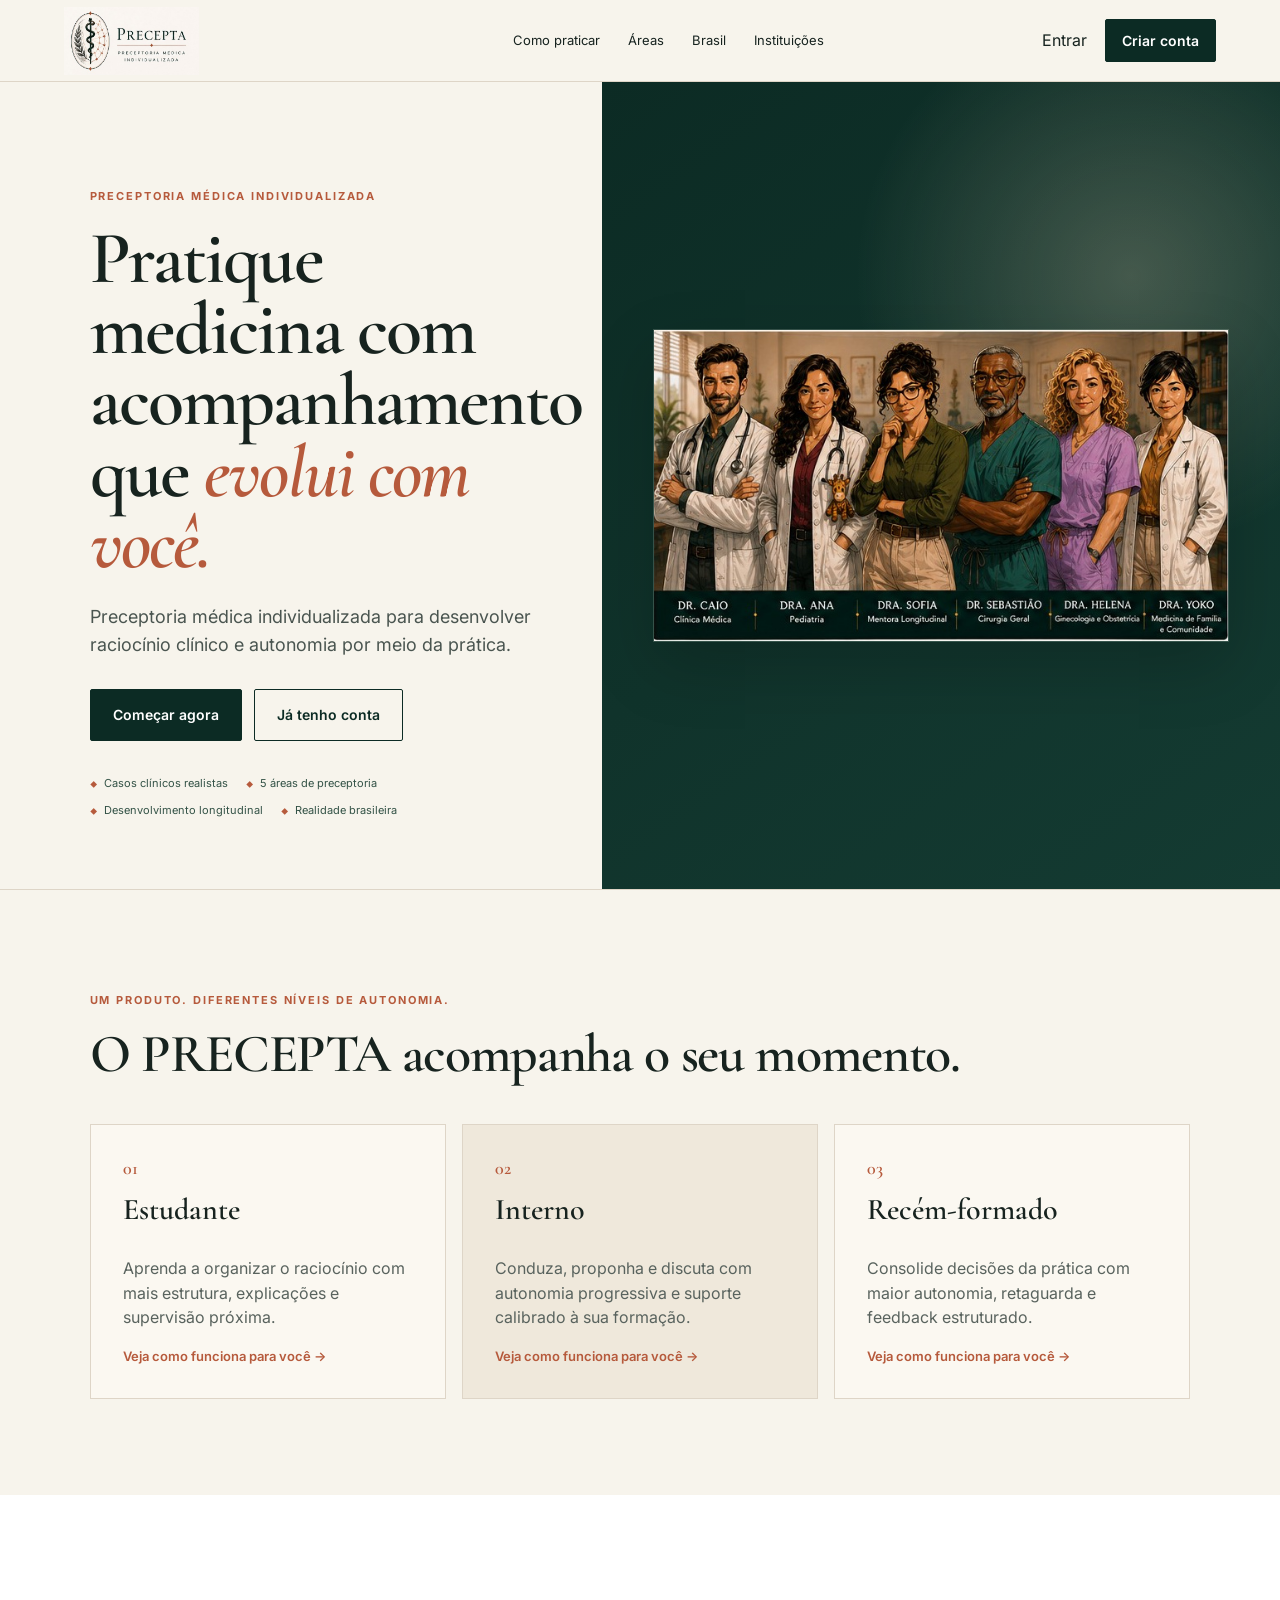
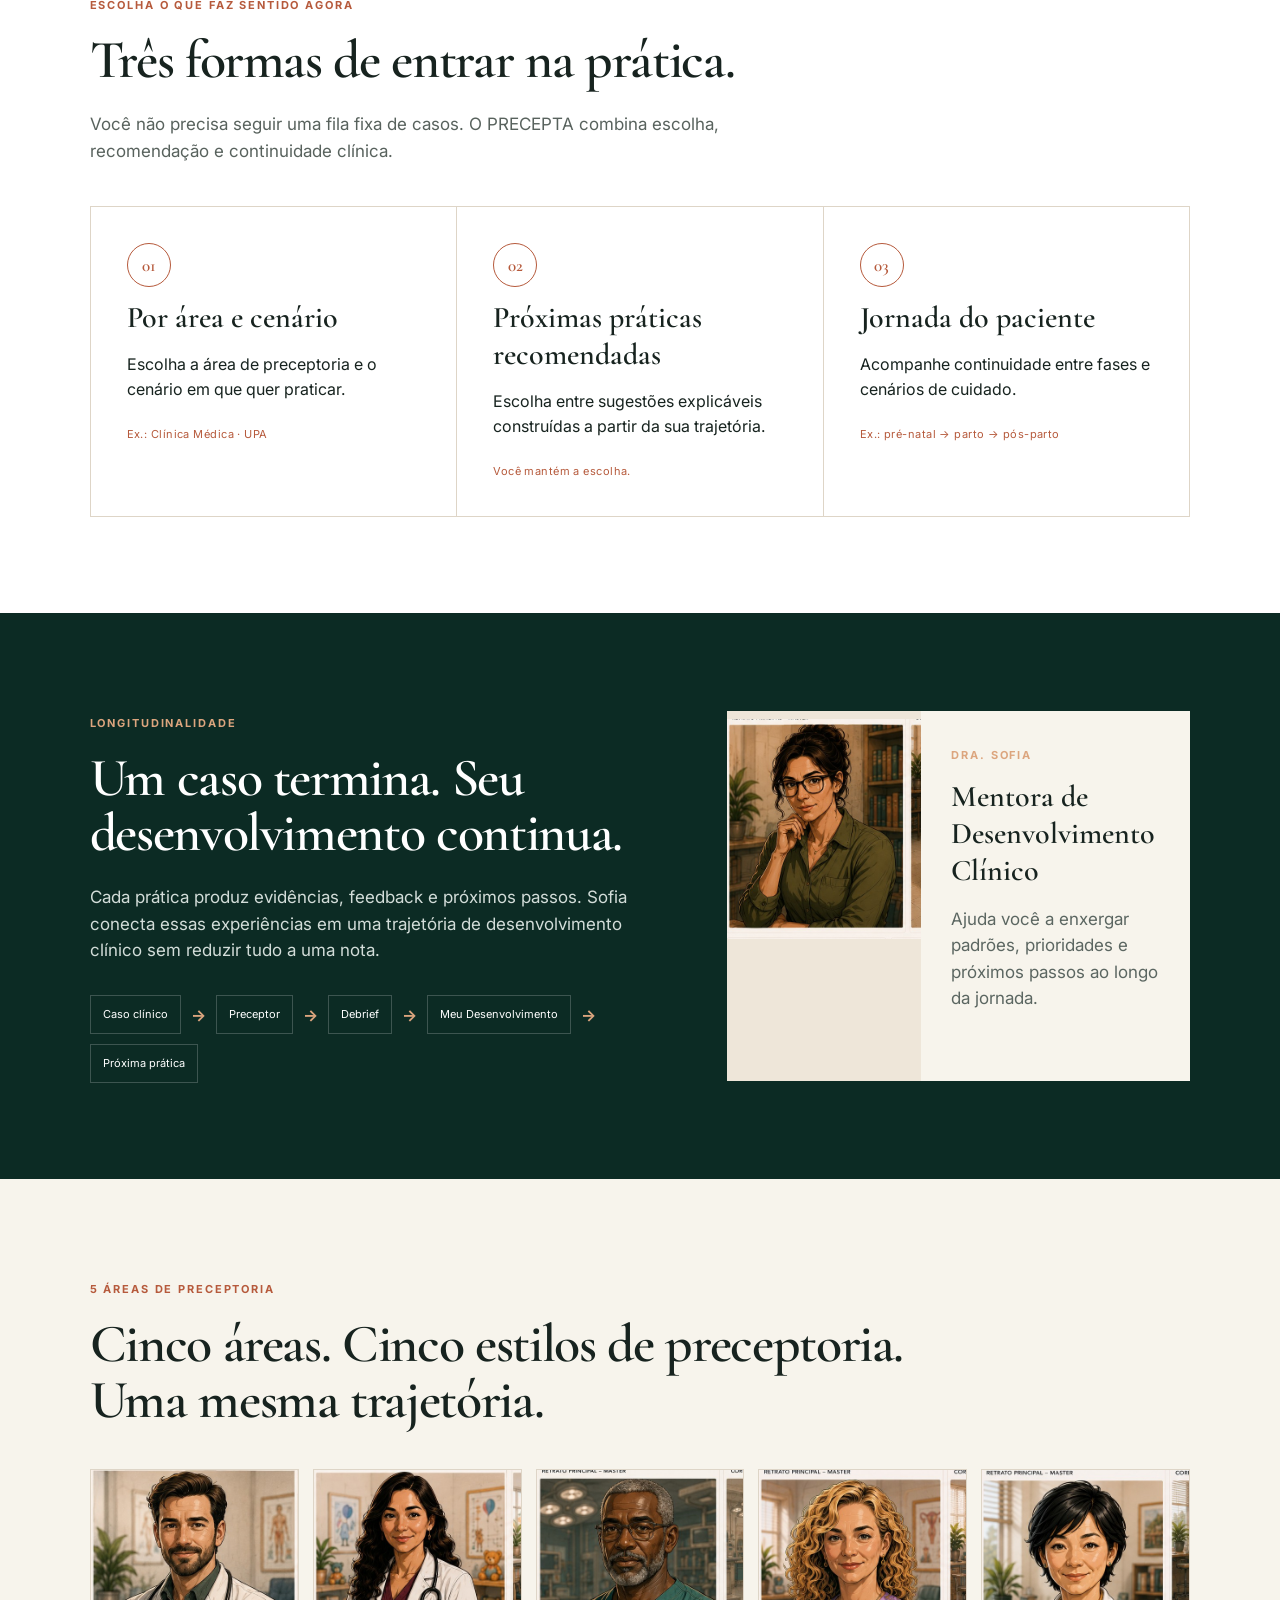
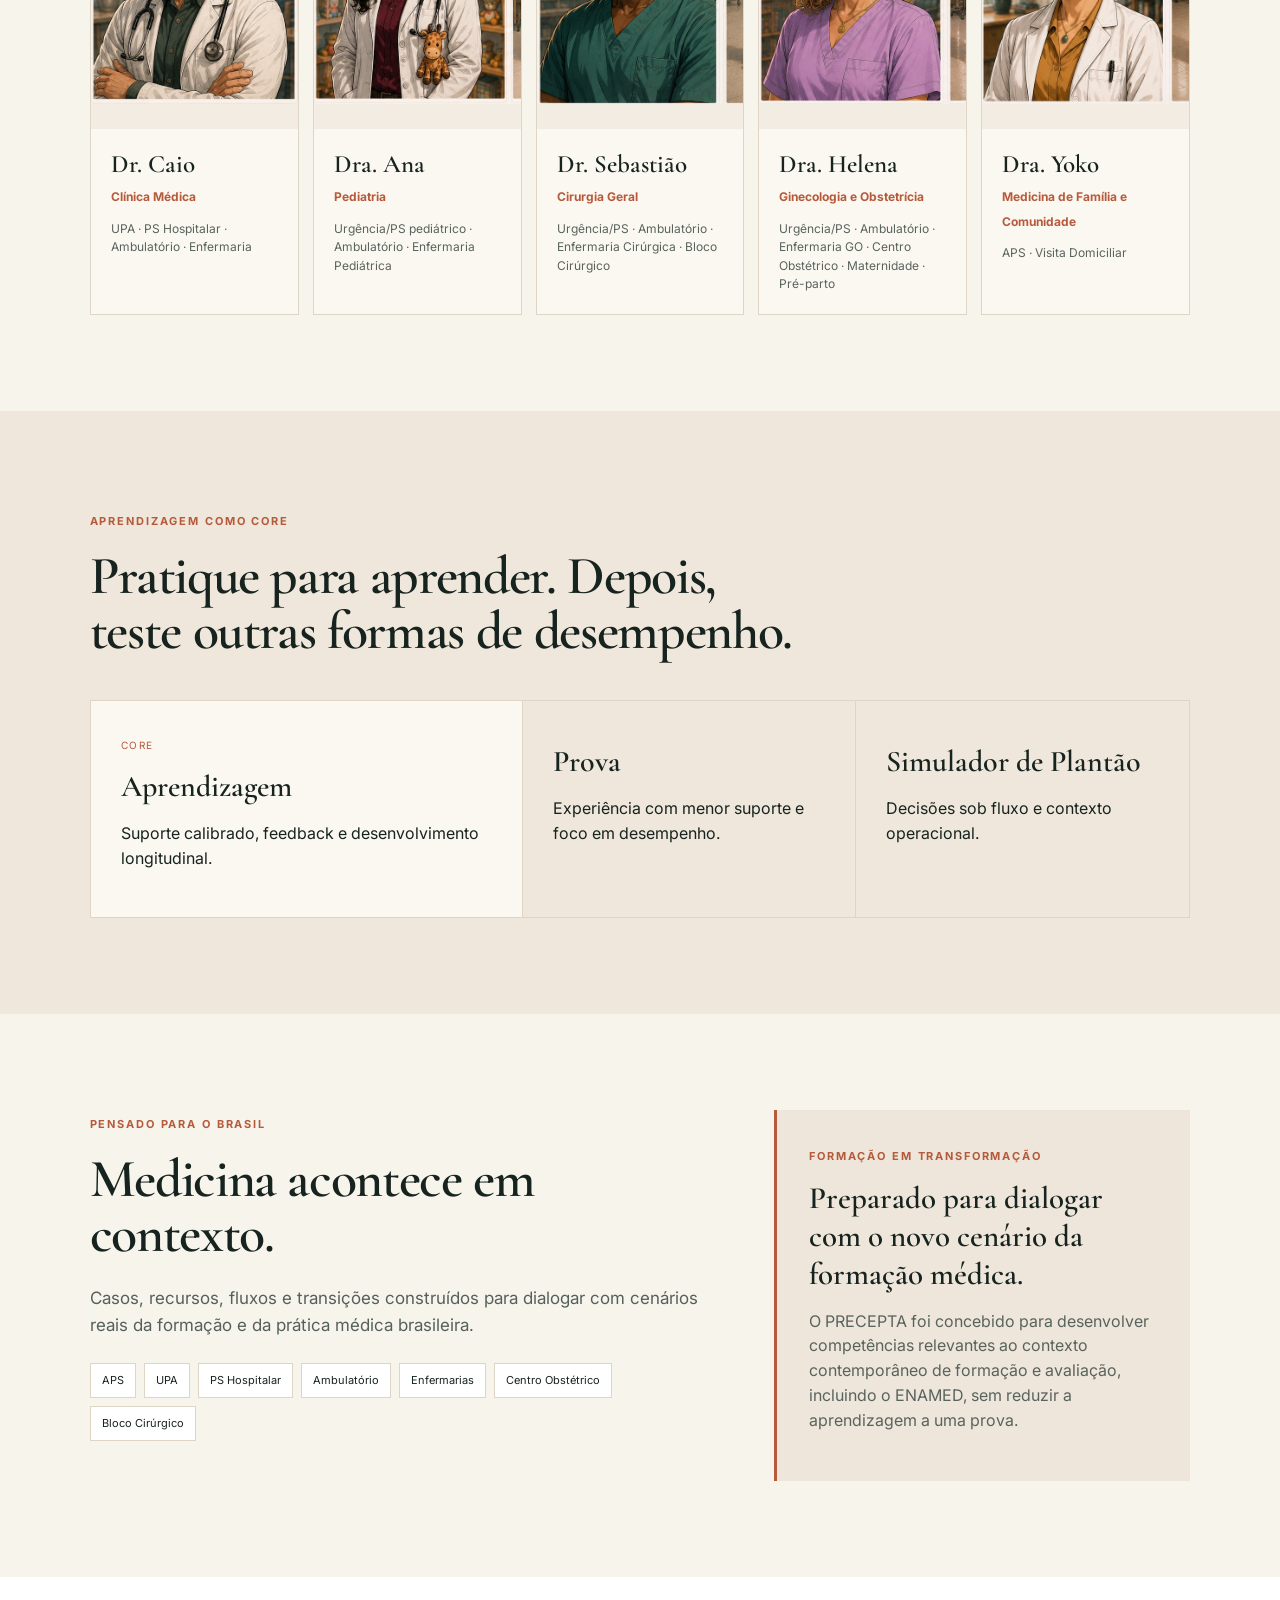
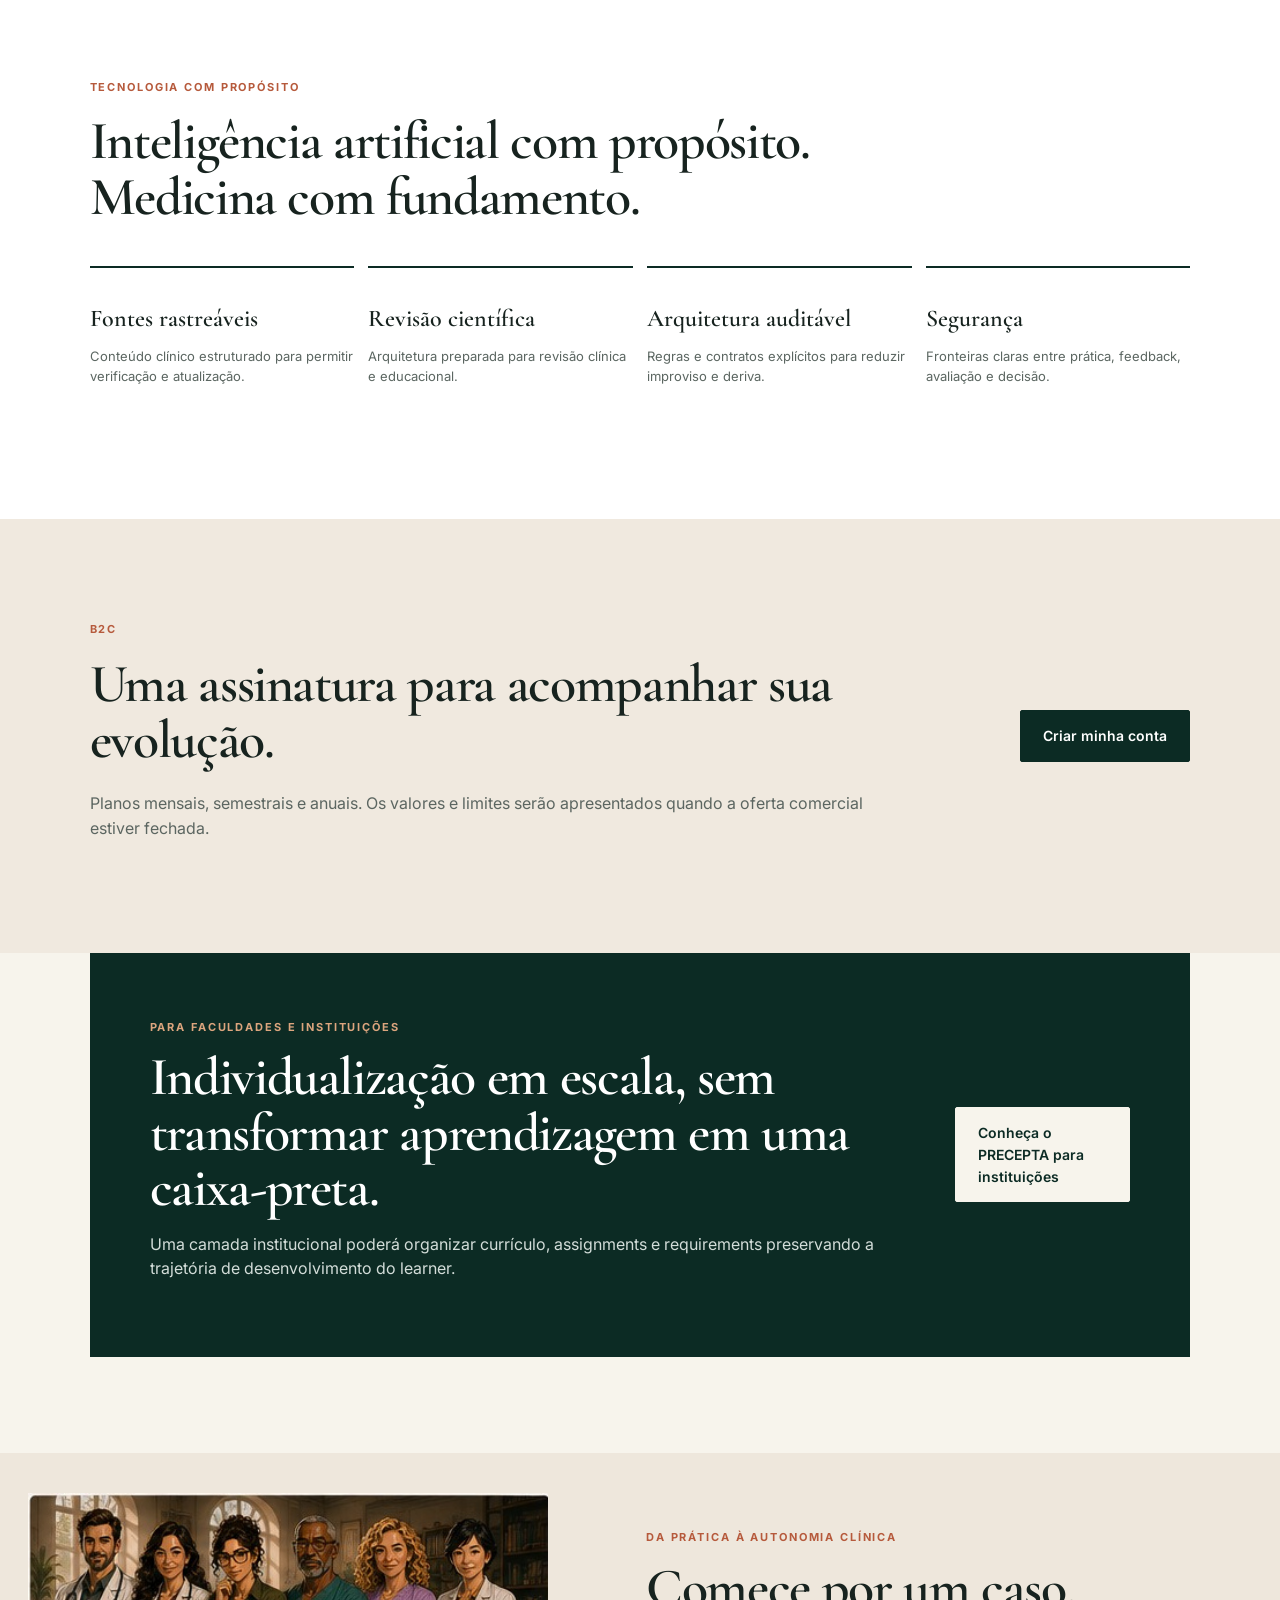
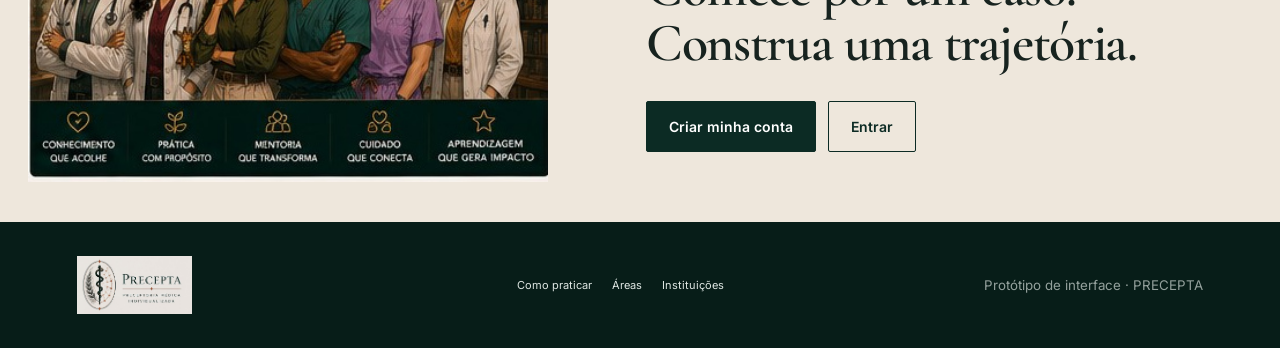
==== commit 3afee9cd: "Add files via upload" ====
--- a/index.html
+++ b/index.html
@@ -50,7 +50,7 @@
   <div class="hero-visual">
     <picture>
       <source media="(max-width: 700px)" srcset="assets/group-mobile.jpg">
-      <img src="assets/group-landing-wide.jpg" alt="Dra. Sofia e os cinco preceptores do PRECEPTA">
+      <img src="assets/group-main-horizontal.jpg" alt="Dra. Sofia e os cinco preceptores do PRECEPTA">
     </picture>
   </div>
 </section>
--- a/styles.css
+++ b/styles.css
@@ -46,3 +46,146 @@
   .brazil-grid{grid-template-columns:1fr;gap:25px}.subscriptions,.institution-card{flex-direction:column;align-items:flex-start}.institution-card{padding:36px 24px}.final-cta{grid-template-columns:1fr}.final-cta>img{min-height:300px}.final-cta>div{padding:45px 20px}
   footer{flex-direction:column;align-items:flex-start}.auth-header{padding:0 16px}.auth-header img{width:155px;height:52px}.auth-layout{display:block}.auth-art{min-height:360px}.auth-art-copy h1{font-size:42px}.auth-form-wrap{padding:45px 20px}.signup-layout{display:block}.signup-intro{padding:55px 20px}.signup-intro h1{font-size:46px}.signup-card{margin:45px auto}
 }
+
+
+/* =========================================================
+   V3.1 — IMAGE QUALITY & FRAMING FIX
+   Canonical images are no longer used as full-bleed crops.
+   The UI adapts around their natural proportions.
+   ========================================================= */
+
+/* Logo: no crop distortion */
+.brand img,
+.auth-header img,
+footer img{
+  object-fit:contain !important;
+  object-position:left center !important;
+  background:transparent;
+}
+
+/* Hero: editorial framing instead of destructive full-bleed crop */
+.hero-visual{
+  background:
+    radial-gradient(circle at 78% 24%, rgba(220,201,174,.26), transparent 34%),
+    linear-gradient(145deg,#0C2B24 0%,#143b32 100%);
+  padding:clamp(24px,4vw,64px);
+  align-items:center;
+  justify-content:center;
+}
+.hero-visual picture{
+  width:100%;
+  height:auto;
+  display:block;
+}
+.hero-visual img{
+  width:100%;
+  height:auto !important;
+  max-height:520px;
+  object-fit:contain !important;
+  object-position:center !important;
+  border:1px solid rgba(247,244,236,.16);
+  box-shadow:0 24px 60px rgba(0,0,0,.18);
+}
+
+/* Individual area portraits: entire portrait remains visible */
+.area-card{
+  overflow:hidden;
+}
+.area-card img{
+  width:100%;
+  aspect-ratio:4/5;
+  object-fit:contain !important;
+  object-position:center top !important;
+  background:#F2ECE2;
+}
+
+/* Sofia: preserve portrait, no head/shoulder clipping */
+.sofia-card{
+  overflow:hidden;
+}
+.sofia-card img{
+  object-fit:contain !important;
+  object-position:center top !important;
+  background:#EEE6D9;
+  padding-top:8px;
+}
+
+/* Login artwork: use portrait without cutting the face/body.
+   Gradient is moved to the container rather than using crop. */
+.auth-art{
+  background:
+    linear-gradient(180deg,rgba(12,43,36,.05) 0%,rgba(12,43,36,.92) 100%),
+    #0C2B24;
+  display:flex;
+  align-items:flex-end;
+  justify-content:center;
+}
+.auth-art>img{
+  width:auto !important;
+  max-width:86%;
+  height:88% !important;
+  object-fit:contain !important;
+  object-position:center bottom !important;
+  opacity:.88;
+}
+.auth-art:after{
+  background:linear-gradient(180deg,transparent 35%,rgba(7,29,24,.92) 100%) !important;
+}
+
+/* Final CTA: contained editorial art instead of full-bleed crop */
+.final-cta{
+  background:#EEE7DC;
+}
+.final-cta>img{
+  width:100%;
+  height:auto !important;
+  min-height:0 !important;
+  object-fit:contain !important;
+  object-position:center !important;
+  align-self:center;
+  padding:28px;
+}
+
+/* Avoid enlarging raster source beyond useful scale on wide displays */
+@media(min-width:1400px){
+  .hero-visual img{max-width:760px}
+  .area-card img{max-height:390px}
+}
+@media(max-width:1050px){
+  .hero-visual{min-height:0 !important;padding:30px}
+  .hero-visual img{max-height:500px}
+}
+@media(max-width:700px){
+  .hero-visual{
+    min-height:0 !important;
+    height:auto !important;
+    padding:22px 16px 28px;
+  }
+  .hero-visual picture{
+    width:min(100%,340px);
+  }
+  .hero-visual img{
+    max-height:none !important;
+    border:0;
+    box-shadow:none;
+  }
+  .area-card img{
+    aspect-ratio:auto;
+    max-height:470px;
+    padding:8px 0 0;
+  }
+  .sofia-card img{
+    height:auto !important;
+    max-height:520px;
+  }
+  .auth-art{
+    min-height:420px;
+  }
+  .auth-art>img{
+    height:360px !important;
+    max-width:92%;
+  }
+  .final-cta>img{
+    padding:18px;
+  }
+}
